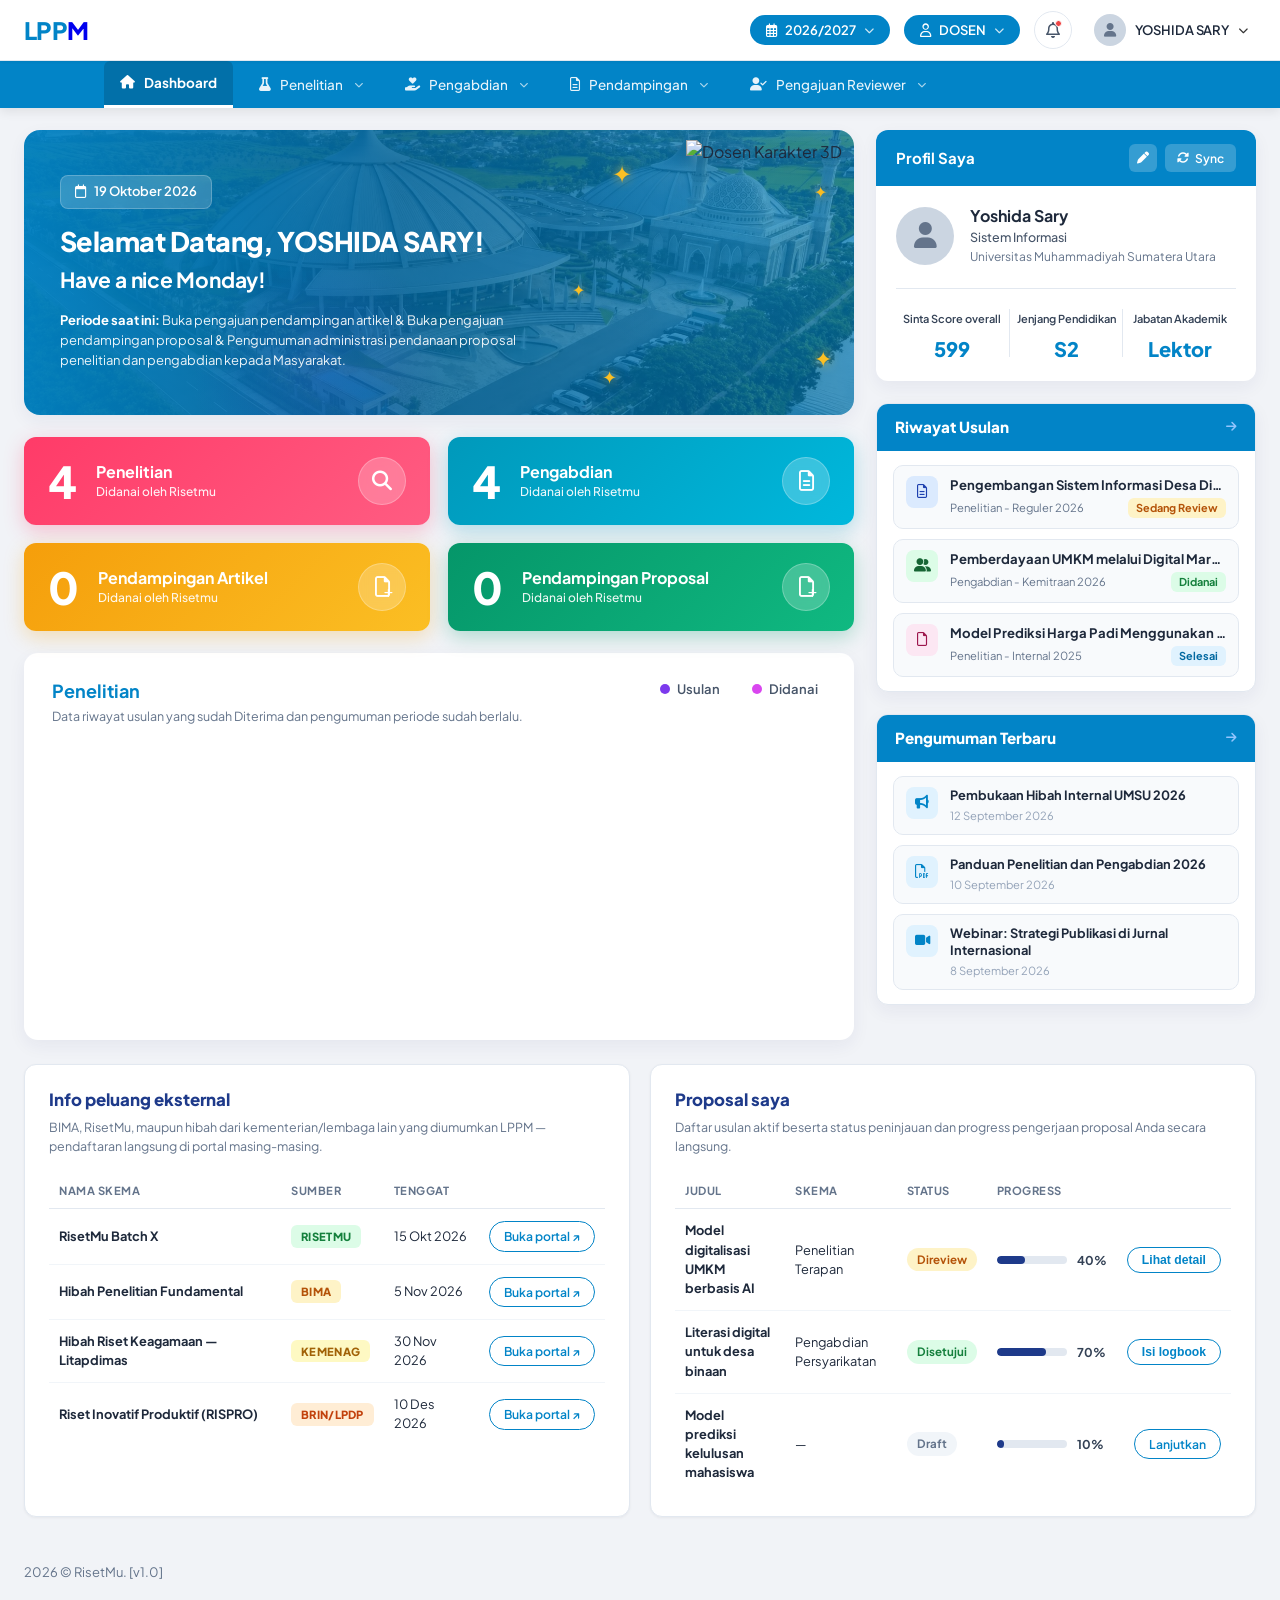
==== index.html @ 41106b7c "fix: samakan halaman penelitian dengan contoh/penelitian.html (2 kolom) dan geser avatar hero ke pin" ====
<!DOCTYPE html>
<html lang="id">

<head>
  <meta charset="UTF-8">
  <meta name="viewport" content="width=device-width, initial-scale=1.0">
  <title>Dashboard - RisetMu | Sistem Informasi Penelitian & Pengabdian</title>
  <meta name="description"
    content="Dashboard Sistem Informasi Penelitian dan Pengabdian RisetMu Universitas Muhammadiyah">

  <!-- Google Fonts: Plus Jakarta Sans & Inter -->
  <link rel="preconnect" href="https://fonts.googleapis.com">
  <link rel="preconnect" href="https://fonts.gstatic.com" crossorigin>
  <link
    href="https://fonts.googleapis.com/css2?family=Plus+Jakarta+Sans:wght@400;500;600;700;800&family=Inter:wght@400;500;600;700&display=swap"
    rel="stylesheet">

  <!-- Font Awesome 6 Icons -->
  <link rel="stylesheet" href="https://cdnjs.cloudflare.com/ajax/libs/font-awesome/6.5.1/css/all.min.css">

  <!-- Chart.js -->
  <script src="https://cdn.jsdelivr.net/npm/chart.js@4.4.1/dist/chart.umd.min.js"></script>

  <!-- Custom Styles -->
  <link rel="stylesheet" href="css/style.css?v=7">
</head>

<body>

  <!-- TOP HEADER / NAVBAR -->
  <header class="top-header">
    <div class="header-container">
      <!-- Logo LPPM -->
      <a href="index.html" class="brand-logo" id="brand-logo" title="LPPM Home">
        <div class="brand-name">
          <span class="logo-riset">L<span class="logo-bulb-i">P</span>P</span><span class="logo-mu">M</span>
        </div>
      </a>

          <!-- Right Action Items -->
          <div class="header-actions">
            <!-- Academic Year Dropdown -->
            <div class="dropdown-wrapper">
              <button class="pill-btn nav-dropdown-btn" id="yearDropdownBtn" aria-expanded="false"
                title="Pilih Periode">
                <i class="fa-regular fa-calendar-days"></i>
                <span id="selectedYear">2026/2027</span>
                <i class="fa-solid fa-chevron-down arrow-icon"></i>
              </button>
              <div class="dropdown-menu" id="yearDropdownMenu">
                <div class="dropdown-item active" data-year="2026/2027"><i class="fa-solid fa-check"></i> 2026/2027
                  (Aktif)
                </div>
                <div class="dropdown-item" data-year="2025/2026">2025/2026</div>
                <div class="dropdown-item" data-year="2024/2025">2024/2025</div>
                <div class="dropdown-item" data-year="2023/2024">2023/2024</div>
              </div>
            </div>

            <!-- Role Dropdown -->
            <div class="dropdown-wrapper">
              <button class="pill-btn nav-dropdown-btn" id="roleDropdownBtn" aria-expanded="false" title="Ganti Peran">
                <i class="fa-regular fa-user"></i>
                <span id="selectedRole">DOSEN</span>
                <i class="fa-solid fa-chevron-down arrow-icon"></i>
              </button>
              <div class="dropdown-menu" id="roleDropdownMenu">
                <div class="dropdown-item active" data-role="DOSEN"><i class="fa-solid fa-check"></i> DOSEN</div>
                <div class="dropdown-item" data-role="REVIEWER">REVIEWER</div>
                <div class="dropdown-item" data-role="PENGUSUL">PENGUSUL</div>
                <div class="dropdown-item" data-role="ADMIN LPPM">ADMIN LPPM</div>
              </div>
            </div>

            <!-- Notification Bell -->
            <div class="dropdown-wrapper">
              <button class="icon-btn notif-btn" id="notifBtn" title="Notifikasi">
                <i class="fa-regular fa-bell"></i>
                <span class="notif-badge-dot"></span>
              </button>
              <div class="dropdown-menu notif-menu" id="notifMenu">
                <div class="notif-header">
                  <span>Pemberitahuan</span>
                  <span class="notif-tag">2 Baru</span>
                </div>
                <div class="notif-list">
                  <div class="notif-item unread">
                    <div class="notif-icon bg-blue"><i class="fa-solid fa-bullhorn"></i></div>
                    <div class="notif-text">
                      <strong>Pengumuman Pendanaan 2026</strong>
                      <p>Administrasi pendanaan proposal penelitian dan PKM telah resmi diumumkan.</p>
                      <small>Hari ini, 08:30 WIB</small>
                    </div>
                  </div>
                  <div class="notif-item unread">
                    <div class="notif-icon bg-green"><i class="fa-solid fa-circle-check"></i></div>
                    <div class="notif-text">
                      <strong>Proposal Diterima</strong>
                      <p>Pengabdian Kemitraan Masyarakat Ranting Aisyiyah telah disetujui.</p>
                      <small>Kemarin, 14:15 WIB</small>
                    </div>
                  </div>
                </div>
              </div>
            </div>

            <!-- User Profile Pill -->
            <div class="dropdown-wrapper">
              <button class="user-profile-btn" id="userProfileBtn" aria-expanded="false">
                <div class="user-avatar-circle">
                  <i class="fa-solid fa-user"></i>
                </div>
                <span class="user-name">YOSHIDA SARY</span>
                <i class="fa-solid fa-chevron-down arrow-icon"></i>
              </button>
              <div class="dropdown-menu user-menu" id="userMenu">
                <div class="user-menu-header">
                  <strong>Yoshida Sary, M.Kom.</strong>
                  <small>NIDN: 0123456789</small>
                </div>
                <div class="dropdown-divider"></div>
                <a href="#profil" class="dropdown-item" onclick="openProfileModal()"><i
                    class="fa-regular fa-id-card"></i>
                  Profil Lengkap</a>
                <a href="#" class="dropdown-item" onclick="showToast('Fitur Pengaturan Akun')"><i
                    class="fa-solid fa-sliders"></i> Pengaturan Akun</a>
                <a href="#" class="dropdown-item" onclick="showToast('Fitur Ganti Sandi')"><i
                    class="fa-solid fa-key"></i>
                  Ganti Password</a>
                <div class="dropdown-divider"></div>
                <a href="#" class="dropdown-item text-danger" onclick="showToast('Sesi tetap aktif')"><i
                    class="fa-solid fa-arrow-right-from-bracket"></i> Keluar</a>
              </div>
            </div>
          </div>
    </div>
  </header>

  <!-- SUB NAVIGATION MENU -->
  <nav class="sub-nav">
    <div class="sub-nav-container">
      <ul class="nav-links">
        <li class="nav-item active">
          <a href="#" class="nav-link" id="navDashboard">
            <i class="fa-solid fa-house"></i>
            <span>Dashboard</span>
          </a>
        </li>
        <li class="nav-item has-dropdown">
          <a href="penelitian.html" class="nav-link">
            <i class="fa-solid fa-flask"></i>
            <span>Penelitian</span>
            <i class="fa-solid fa-chevron-down sub-arrow"></i>
          </a>
          <ul class="sub-dropdown">
            <li><a href="penelitian.html">Usulan Baru</a></li>
            <li><a href="penelitian.html">Riwayat Usulan Penelitian</a></li>
            <li><a href="#" onclick="showToast('Menu Laporan Kemajuan')">Laporan Kemajuan</a></li>
            <li><a href="#" onclick="showToast('Menu Laporan Akhir')">Laporan Akhir</a></li>
          </ul>
        </li>
        <li class="nav-item has-dropdown">
          <a href="#" class="nav-link">
            <i class="fa-solid fa-hand-holding-heart"></i>
            <span>Pengabdian</span>
            <i class="fa-solid fa-chevron-down sub-arrow"></i>
          </a>
          <ul class="sub-dropdown">
            <li><a href="#" onclick="showToast('Menu Usulan Baru Pengabdian')">Usulan Baru Pengabdian</a></li>
            <li><a href="#" onclick="showToast('Menu Riwayat Pengabdian')">Riwayat Usulan Pengabdian</a></li>
            <li><a href="#" onclick="showToast('Menu Laporan Kemajuan')">Laporan Kemajuan</a></li>
            <li><a href="#" onclick="showToast('Menu Laporan Akhir')">Laporan Akhir</a></li>
          </ul>
        </li>
        <li class="nav-item has-dropdown">
          <a href="#" class="nav-link">
            <i class="fa-regular fa-file-lines"></i>
            <span>Pendampingan</span>
            <i class="fa-solid fa-chevron-down sub-arrow"></i>
          </a>
          <ul class="sub-dropdown">
            <li><a href="#" onclick="showToast('Menu Pendampingan Artikel Ilmiah')">Pendampingan Artikel</a></li>
            <li><a href="#" onclick="showToast('Menu Pendampingan Proposal Hibah')">Pendampingan Proposal</a></li>
          </ul>
        </li>
        <li class="nav-item has-dropdown">
          <a href="#" class="nav-link">
            <i class="fa-solid fa-user-check"></i>
            <span>Pengajuan Reviewer</span>
            <i class="fa-solid fa-chevron-down sub-arrow"></i>
          </a>
          <ul class="sub-dropdown">
            <li><a href="#" onclick="showToast('Pendaftaran Reviewer Nasional')">Formulir Pengajuan Reviewer</a></li>
            <li><a href="#" onclick="showToast('Status Pengajuan Reviewer')">Status Seleksi Reviewer</a></li>
          </ul>
        </li>
      </ul>
    </div>
  </nav>

  <!-- MAIN DASHBOARD CONTENT -->
  <main class="main-wrapper">
    <div class="dashboard-grid">

      <!-- LEFT COLUMN -->
      <section class="left-column">

        <!-- HERO BANNER CARD -->
        <div class="hero-card">
          <!-- Ambient Glow Background Decoration -->
          <div class="banner-glow-circle circle-1"></div>
          <div class="banner-glow-circle circle-2"></div>

          <div class="hero-content">
            <!-- Date Pill -->
            <div class="date-badge" id="currentDateBadge">
              <i class="fa-regular fa-calendar"></i>
              <span>19 Oktober 2026</span>
            </div>

            <!-- Greeting Headlines -->
            <h1 class="hero-title">Selamat Datang, YOSHIDA SARY!</h1>
            <h2 class="hero-subtitle">Have a nice Monday!</h2>
            <!-- Announcement Period Text -->
            <div class="hero-period-box">
              <p>
                <strong class="period-highlight">Periode saat ini:</strong>
                Buka pengajuan pendampingan artikel &amp; Buka pengajuan pendampingan proposal &amp; Pengumuman
                administrasi pendanaan proposal penelitian dan pengabdian kepada Masyarakat.
              </p>
            </div>
          </div>

          <!-- Hero Character & Sparkles Area -->
          <div class="hero-avatar-area">
            <!-- Floating Sparkle Stars -->
            <div class="sparkle-star star-1">✦</div>
            <div class="sparkle-star star-2">✦</div>
            <div class="sparkle-star star-3">✦</div>
            <div class="sparkle-star star-4">✦</div>
            <div class="sparkle-star star-5">✦</div>

            <div class="avatar-image-wrapper">
              <img src="assets/hero_avatar.png?v=3" alt="Dosen Karakter 3D" class="hero-3d-character"
                id="heroCharacterImg">
            </div>
          </div>
        </div>

        <!-- 4 STATS SUMMARY CARDS -->
        <div class="stats-grid">

          <!-- Card 1: Penelitian (Coral/Pink) -->
          <div class="stat-card stat-card-coral" onclick="filterChart('penelitian')"
            title="Klik untuk fokus data Penelitian">
            <div class="stat-content">
              <div class="stat-number">4</div>
              <div class="stat-text-group">
                <h3 class="stat-title">Penelitian</h3>
                <p class="stat-desc">Didanai oleh Risetmu</p>
              </div>
            </div>
            <div class="stat-icon-wrapper">
              <div class="stat-icon-circle">
                <i class="fa-solid fa-magnifying-glass"></i>
              </div>
            </div>
          </div>

          <!-- Card 2: Pengabdian (Cyan/Teal) -->
          <div class="stat-card stat-card-cyan" onclick="filterChart('pengabdian')"
            title="Klik untuk fokus data Pengabdian">
            <div class="stat-content">
              <div class="stat-number">4</div>
              <div class="stat-text-group">
                <h3 class="stat-title">Pengabdian</h3>
                <p class="stat-desc">Didanai oleh Risetmu</p>
              </div>
            </div>
            <div class="stat-icon-wrapper">
              <div class="stat-icon-circle">
                <i class="fa-regular fa-file-lines"></i>
              </div>
            </div>
          </div>

          <!-- Card 3: Pendampingan Artikel (Gold/Amber) -->
          <div class="stat-card stat-card-gold" onclick="filterChart('artikel')"
            title="Klik untuk fokus Pendampingan Artikel">
            <div class="stat-content">
              <div class="stat-number">0</div>
              <div class="stat-text-group">
                <h3 class="stat-title">Pendampingan Artikel</h3>
                <p class="stat-desc">Didanai oleh Risetmu</p>
              </div>
            </div>
            <div class="stat-icon-wrapper">
              <div class="stat-icon-circle">
                <i class="fa-regular fa-file"></i>
                <i class="fa-solid fa-plus stat-mini-badge"></i>
              </div>
            </div>
          </div>

          <!-- Card 4: Pendampingan Proposal (Green/Emerald) -->
          <div class="stat-card stat-card-green" onclick="filterChart('proposal')"
            title="Klik untuk fokus Pendampingan Proposal">
            <div class="stat-content">
              <div class="stat-number">0</div>
              <div class="stat-text-group">
                <h3 class="stat-title">Pendampingan Proposal</h3>
                <p class="stat-desc">Didanai oleh Risetmu</p>
              </div>
            </div>
            <div class="stat-icon-wrapper">
              <div class="stat-icon-circle">
                <i class="fa-regular fa-file"></i>
                <i class="fa-solid fa-plus stat-mini-badge"></i>
              </div>
            </div>
          </div>

        </div>

        <!-- PENELITIAN CHART CARD -->
        <div class="chart-card">
          <div class="chart-header">
            <div class="chart-title-group">
              <h2 class="chart-title">Penelitian</h2>
              <p class="chart-subtitle">Data riwayat usulan yang sudah Diterima dan pengumuman periode sudah berlalu.
              </p>
            </div>
            <div class="chart-legend-custom">
              <button class="legend-pill" id="toggleUsulan" onclick="toggleDataset(0)">
                <span class="legend-dot dot-purple"></span>
                <span>Usulan</span>
              </button>
              <button class="legend-pill" id="toggleDidanai" onclick="toggleDataset(1)">
                <span class="legend-dot dot-pink"></span>
                <span>Didanai</span>
              </button>
            </div>
          </div>

          <div class="chart-canvas-container">
            <canvas id="penelitianChart"></canvas>
          </div>
        </div>

      </section>

      <!-- RIGHT COLUMN -->
      <aside class="right-column">

        <!-- PROFIL SAYA CARD -->
        <div class="profile-card">
          <div class="panel-header">
            <h3 class="panel-title">Profil Saya</h3>
            <div class="panel-actions">
              <button class="panel-btn-icon" id="editProfileBtn" onclick="openProfileModal()" title="Edit Profil">
                <i class="fa-solid fa-pen"></i>
              </button>
              <button class="panel-btn-pill" id="syncBtn" onclick="syncData()"
                title="Sinkronkan dengan Sinta / PDDikti">
                <i class="fa-solid fa-rotate sync-icon"></i>
                <span>Sync</span>
              </button>
            </div>
          </div>

          <div class="panel-body profile-body">
            <!-- User Info Top Row -->
            <div class="profile-meta">
              <div class="profile-avatar-large">
                <i class="fa-solid fa-user"></i>
              </div>
              <div class="profile-text">
                <h4 class="lecturer-name">Yoshida Sary</h4>
                <p class="lecturer-dept">Sistem Informasi</p>
                <p class="lecturer-univ">Universitas Muhammadiyah Sumatera Utara</p>
              </div>
            </div>

            <!-- 3 Stat Metrics Columns -->
            <div class="profile-metrics-row">
              <div class="metric-col">
                <span class="metric-label">Sinta Score overall</span>
                <span class="metric-value" id="sintaScore">599</span>
              </div>
              <div class="metric-divider"></div>
              <div class="metric-col">
                <span class="metric-label">Jenjang Pendidikan</span>
                <span class="metric-value">S2</span>
              </div>
              <div class="metric-divider"></div>
              <div class="metric-col">
                <span class="metric-label">Jabatan Akademik</span>
                <span class="metric-value">Lektor</span>
              </div>
            </div>
          </div>
        </div>

        <!-- RIWAYAT USULAN (SESUAI FOLDER ARYA) -->
        <div class="sidebar-panel-card">
          <div class="panel-navy-header">
            <h3>Riwayat Usulan</h3>
            <a href="penelitian.html" class="panel-header-link" title="Buka seluruh daftar penelitian">
              <i class="fa-solid fa-arrow-right"></i>
            </a>
          </div>

          <div class="history-cards-list">
            <!-- Item 1 -->
            <div class="history-item-row" onclick="window.location.href='penelitian.html'">
              <div class="item-badge-icon blue">
                <i class="fa-regular fa-file-lines"></i>
              </div>
              <div class="history-item-body">
                <h5 class="history-item-title" title="Pengembangan Sistem Informasi Desa Digital">Pengembangan Sistem Informasi Desa Digital</h5>
                <div class="history-item-meta">
                  <span class="history-item-scheme">Penelitian - Reguler 2026</span>
                  <span class="badge-status-pill review">Sedang Review</span>
                </div>
              </div>
            </div>

            <!-- Item 2 -->
            <div class="history-item-row" onclick="openProposalDetailModal(1)">
              <div class="item-badge-icon green">
                <i class="fa-solid fa-user-group"></i>
              </div>
              <div class="history-item-body">
                <h5 class="history-item-title" title="Pemberdayaan UMKM melalui Digital Marketing">Pemberdayaan UMKM melalui Digital Marketing</h5>
                <div class="history-item-meta">
                  <span class="history-item-scheme">Pengabdian - Kemitraan 2026</span>
                  <span class="badge-status-pill funded">Didanai</span>
                </div>
              </div>
            </div>

            <!-- Item 3 -->
            <div class="history-item-row" onclick="showToast('Detail Penelitian Model Prediksi Harga Padi')">
              <div class="item-badge-icon pink">
                <i class="fa-regular fa-file"></i>
              </div>
              <div class="history-item-body">
                <h5 class="history-item-title" title="Model Prediksi Harga Padi Menggunakan ML">Model Prediksi Harga Padi Menggunakan ML</h5>
                <div class="history-item-meta">
                  <span class="history-item-scheme">Penelitian - Internal 2025</span>
                  <span class="badge-status-pill done">Selesai</span>
                </div>
              </div>
            </div>
          </div>
        </div>

        <!-- PENGUMUMAN TERBARU (SESUAI FOLDER ARYA) -->
        <div class="sidebar-panel-card">
          <div class="panel-navy-header">
            <h3>Pengumuman Terbaru</h3>
            <a href="javascript:void(0)" class="panel-header-link" onclick="showToast('Membuka seluruh arsip pengumuman')">
              <i class="fa-solid fa-arrow-right"></i>
            </a>
          </div>

          <div class="announcement-list">
            <!-- News 1 -->
            <div class="announcement-item" onclick="showToast('Pengumuman: Pembukaan Hibah Internal UMSU 2026')">
              <div class="announcement-icon"><i class="fa-solid fa-bullhorn"></i></div>
              <div>
                <h5 class="announcement-title">Pembukaan Hibah Internal UMSU 2026</h5>
                <p class="announcement-date">12 September 2026</p>
              </div>
            </div>

            <!-- News 2 -->
            <div class="announcement-item" onclick="showToast('Unduh Panduan Penelitian dan Pengabdian 2026')">
              <div class="announcement-icon"><i class="fa-regular fa-file-pdf"></i></div>
              <div>
                <h5 class="announcement-title">Panduan Penelitian dan Pengabdian 2026</h5>
                <p class="announcement-date">10 September 2026</p>
              </div>
            </div>

            <!-- News 3 -->
            <div class="announcement-item" onclick="showToast('Link Pendaftaran Webinar Strategi Publikasi Internasional')">
              <div class="announcement-icon"><i class="fa-solid fa-video"></i></div>
              <div>
                <h5 class="announcement-title">Webinar: Strategi Publikasi di Jurnal Internasional</h5>
                <p class="announcement-date">8 September 2026</p>
              </div>
            </div>
          </div>
        </div>

      </aside>

    </div>

    <!-- SECTION: INFO PELUANG EKSTERNAL & PROPOSAL SAYA (BERDAMPINGAN 2 KOLOM) -->
    <section class="dashboard-bottom-section">

      <!-- CARD 1: INFO PELUANG EKSTERNAL -->
      <div class="bottom-card">
        <h3 class="bottom-card-title">Info peluang eksternal</h3>
        <p class="bottom-card-desc">
          BIMA, RisetMu, maupun hibah dari kementerian/lembaga lain yang diumumkan LPPM &mdash; pendaftaran langsung di
          portal masing-masing.
        </p>
        <div class="bottom-table-wrapper">
          <table class="bottom-table">
            <thead>
              <tr>
                <th>NAMA SKEMA</th>
                <th>SUMBER</th>
                <th>TENGGAT</th>
                <th style="text-align: right;"></th>
              </tr>
            </thead>
            <tbody>
              <tr>
                <td><strong>RisetMu Batch X</strong></td>
                <td><span class="source-tag tag-risetmu">RISETMU</span></td>
                <td>15 Okt 2026</td>
                <td style="text-align: right;">
                  <a href="https://risetmu.or.id" target="_blank" rel="noopener noreferrer" class="btn-pill-action">
                    Buka portal &nearr;
                  </a>
                </td>
              </tr>
              <tr>
                <td><strong>Hibah Penelitian Fundamental</strong></td>
                <td><span class="source-tag tag-bima">BIMA</span></td>
                <td>5 Nov 2026</td>
                <td style="text-align: right;">
                  <a href="https://bima.kemdikbud.go.id" target="_blank" rel="noopener noreferrer"
                    class="btn-pill-action">
                    Buka portal &nearr;
                  </a>
                </td>
              </tr>
              <tr>
                <td><strong>Hibah Riset Keagamaan &mdash; Litapdimas</strong></td>
                <td><span class="source-tag tag-kemenag">KEMENAG</span></td>
                <td>30 Nov 2026</td>
                <td style="text-align: right;">
                  <a href="https://litapdimas.kemenag.go.id" target="_blank" rel="noopener noreferrer"
                    class="btn-pill-action">
                    Buka portal &nearr;
                  </a>
                </td>
              </tr>
              <tr>
                <td><strong>Riset Inovatif Produktif (RISPRO)</strong></td>
                <td><span class="source-tag tag-brin">BRIN/LPDP</span></td>
                <td>10 Des 2026</td>
                <td style="text-align: right;">
                  <a href="https://pendanaan-risnov.brin.go.id" target="_blank" rel="noopener noreferrer"
                    class="btn-pill-action">
                    Buka portal &nearr;
                  </a>
                </td>
              </tr>
            </tbody>
          </table>
        </div>
      </div>

      <!-- CARD 2: PROPOSAL SAYA -->
      <div class="bottom-card">
        <h3 class="bottom-card-title">Proposal saya</h3>
        <p class="bottom-card-desc">
          Daftar usulan aktif beserta status peninjauan dan progress pengerjaan proposal Anda secara langsung.
        </p>
        <div class="bottom-table-wrapper">
          <table class="bottom-table">
            <thead>
              <tr>
                <th>JUDUL</th>
                <th>SKEMA</th>
                <th>STATUS</th>
                <th>PROGRESS</th>
                <th style="text-align: right;"></th>
              </tr>
            </thead>
            <tbody>
              <tr>
                <td><strong>Model digitalisasi UMKM berbasis AI</strong></td>
                <td>Penelitian Terapan</td>
                <td><span class="status-badge-pill status-badge-review">Direview</span></td>
                <td>
                  <div class="progress-cell">
                    <div class="progress-track">
                      <div class="progress-fill" style="width: 40%;"></div>
                    </div>
                    <span class="progress-text">40%</span>
                  </div>
                </td>
                <td style="text-align: right;">
                  <button type="button" class="btn-pill-action" onclick="openProposalDetailModal(101)">Lihat
                    detail</button>
                </td>
              </tr>
              <tr>
                <td><strong>Literasi digital untuk desa binaan</strong></td>
                <td>Pengabdian Persyarikatan</td>
                <td><span class="status-badge-pill status-badge-approved">Disetujui</span></td>
                <td>
                  <div class="progress-cell">
                    <div class="progress-track">
                      <div class="progress-fill" style="width: 70%;"></div>
                    </div>
                    <span class="progress-text">70%</span>
                  </div>
                </td>
                <td style="text-align: right;">
                  <button type="button" class="btn-pill-action"
                    onclick="showToast('Membuka form pengisian logbook kegiatan...')">Isi logbook</button>
                </td>
              </tr>
              <tr>
                <td><strong>Model prediksi kelulusan mahasiswa</strong></td>
                <td>&mdash;</td>
                <td><span class="status-badge-pill status-badge-draft">Draft</span></td>
                <td>
                  <div class="progress-cell">
                    <div class="progress-track">
                      <div class="progress-fill" style="width: 10%;"></div>
                    </div>
                    <span class="progress-text">10%</span>
                  </div>
                </td>
                <td style="text-align: right;">
                  <a href="usulan-baru.html" class="btn-pill-action">Lanjutkan</a>
                </td>
              </tr>
            </tbody>
          </table>
        </div>
      </div>

    </section>

  </main>

  <!-- FOOTER -->
  <footer class="main-footer">
    <div class="footer-container">
      <p>2026 &copy; RisetMu. [v1.0]</p>
    </div>
  </footer>

  <!-- PROPOSAL DETAIL MODAL -->
  <div class="modal-overlay" id="proposalModal" onclick="handleBackdropClick(event, 'proposalModal')">
    <div class="modal-box">
      <div class="modal-header">
        <div class="modal-header-title">
          <i class="fa-solid fa-file-circle-check"></i>
          <h3 id="modalProposalTitle">Detail Usulan Pengabdian Masyarakat</h3>
        </div>
        <button class="modal-close-btn" onclick="closeModal('proposalModal')">&times;</button>
      </div>
      <div class="modal-body" id="modalProposalBody">
        <!-- Dynamic proposal content inserted via JS -->
      </div>
      <div class="modal-footer">
        <button class="btn btn-secondary" onclick="closeModal('proposalModal')">Tutup</button>
        <button class="btn btn-primary" onclick="showToast('Mengunduh lembar pengesahan & proposal PDF...')">
          <i class="fa-solid fa-download"></i> Unduh Berkas Usulan
        </button>
      </div>
    </div>
  </div>

  <!-- PROFILE EDIT MODAL -->
  <div class="modal-overlay" id="profileModal" onclick="handleBackdropClick(event, 'profileModal')">
    <div class="modal-box">
      <div class="modal-header">
        <div class="modal-header-title">
          <i class="fa-solid fa-user-pen"></i>
          <h3>Data Profil Dosen</h3>
        </div>
        <button class="modal-close-btn" onclick="closeModal('profileModal')">&times;</button>
      </div>
      <div class="modal-body">
        <form id="profileEditForm" onsubmit="saveProfile(event)">
          <div class="form-group">
            <label>Nama Lengkap &amp; Gelar</label>
            <input type="text" class="form-input" id="editName" value="Yoshida Sary, M.Kom." required>
          </div>
          <div class="form-row">
            <div class="form-group">
              <label>Program Studi</label>
              <input type="text" class="form-input" id="editDept" value="Sistem Informasi" required>
            </div>
            <div class="form-group">
              <label>Perguruan Tinggi</label>
              <input type="text" class="form-input" id="editUniv" value="Universitas Muhammadiyah Sumatera Utara"
                required>
            </div>
          </div>
          <div class="form-row">
            <div class="form-group">
              <label>SINTA ID</label>
              <input type="text" class="form-input" value="6018245">
            </div>
            <div class="form-group">
              <label>SINTA Score Overall</label>
              <input type="number" class="form-input" id="editSinta" value="599">
            </div>
          </div>
          <div class="form-row">
            <div class="form-group">
              <label>Jenjang Pendidikan</label>
              <select class="form-input">
                <option value="S2" selected>S2 (Magister)</option>
                <option value="S3">S3 (Doktor)</option>
              </select>
            </div>
            <div class="form-group">
              <label>Jabatan Akademik (Fungsional)</label>
              <select class="form-input">
                <option value="Lektor" selected>Lektor</option>
                <option value="Lektor Kepala">Lektor Kepala</option>
                <option value="Guru Besar">Guru Besar (Profesor)</option>
                <option value="Asisten Ahli">Asisten Ahli</option>
              </select>
            </div>
          </div>
          <div class="modal-actions-right">
            <button type="button" class="btn btn-secondary" onclick="closeModal('profileModal')">Batal</button>
            <button type="submit" class="btn btn-primary"><i class="fa-solid fa-floppy-disk"></i> Simpan
              Perubahan</button>
          </div>
        </form>
      </div>
    </div>
  </div>

  <!-- USULAN PENELITIAN BARU MODAL (Modul Arya) -->
  <div class="modal-overlay" id="usulanPenelitianModal" onclick="handleBackdropClick(event, 'usulanPenelitianModal')">
    <div class="modal-box">
      <div class="modal-header">
        <div class="modal-header-title">
          <i class="fa-solid fa-flask" style="color: #ff3b68;"></i>
          <h3>Formulir Usulan Baru Penelitian Dosen</h3>
        </div>
        <button class="modal-close-btn" onclick="closeUsulanPenelitianModal()">&times;</button>
      </div>
      <div class="modal-body">
        <form id="formUsulanPenelitian" onsubmit="submitUsulanPenelitian(event)">
          <div class="form-group">
            <label>Judul Penelitian <span style="color: #ef4444;">*</span></label>
            <input type="text" class="form-input" id="usulanJudul"
              placeholder="Contoh: Penerapan Machine Learning untuk..." required>
          </div>
          <div class="form-row">
            <div class="form-group">
              <label>Skema Penelitian</label>
              <select class="form-input" id="usulanSkema">
                <option value="Penelitian Dosen Pemula (PDP)" selected>Penelitian Dosen Pemula (PDP)</option>
                <option value="Penelitian Terapan Unggulan (PTU)">Penelitian Terapan Unggulan (PTU)</option>
                <option value="Penelitian Fundamental RisetMu">Penelitian Fundamental RisetMu</option>
                <option value="Penelitian Kolaborasi Antar Perguruan Tinggi">Kolaborasi Antar PT</option>
              </select>
            </div>
            <div class="form-group">
              <label>Target Luaran</label>
              <select class="form-input" id="usulanLuaran">
                <option value="Jurnal Nasional Terakreditasi (SINTA 1-2)">Jurnal Nasional Sinta 1-2</option>
                <option value="Jurnal Internasional Bereputasi (Scopus/WoS)" selected>Jurnal Internasional Bereputasi
                  (Scopus)</option>
                <option value="Prosiding Internasional Terindeks">Prosiding Internasional</option>
                <option value="Hak Kekayaan Intelektual (Paten/Hak Cipta)">Paten / Hak Cipta</option>
              </select>
            </div>
          </div>
          <div class="form-row">
            <div class="form-group">
              <label>Usulan Dana (Rp) <span style="color: #ef4444;">*</span></label>
              <input type="number" class="form-input" id="usulanDana" value="25000000" min="5000000" step="500000"
                required>
            </div>
            <div class="form-group">
              <label>Tahun Anggaran</label>
              <input type="text" class="form-input" value="2026/2027" readonly style="background-color: #f8fafc;">
            </div>
          </div>
          <div class="form-group">
            <label>Anggota Peneliti (Dosen / Mahasiswa)</label>
            <textarea class="form-input" id="usulanAnggota" rows="2"
              placeholder="1. Nama Anggota 1 (NIDN)&#10;2. Nama Mahasiswa (NIM)"></textarea>
          </div>
          <div class="form-group">
            <label>Mitra Sasaran / Lokasi Penelitian</label>
            <input type="text" class="form-input" id="usulanMitra"
              placeholder="Contoh: UMKM Kota Medan / Lab Komputasi">
          </div>
          <div class="modal-actions-right">
            <button type="button" class="btn btn-secondary" onclick="closeUsulanPenelitianModal()">Batal</button>
            <button type="submit" class="btn btn-primary" style="background-color: #ff3b68; border-color: #ff3b68;">
              <i class="fa-solid fa-paper-plane"></i> Ajukan Proposal
            </button>
          </div>
        </form>
      </div>
    </div>
  </div>

  <!-- TOAST NOTIFICATION CONTAINER -->
  <div class="toast-container" id="toastContainer"></div>

  <!-- App Scripts -->
  <script src="js/app.js"></script>
  <script src="js/penelitian.js"></script>
</body>

</html>
---- css/style.css ----
/* ==========================================================================
   RisetMu Dashboard - Official Design System
   ========================================================================== */

:root {
  --font-main: 'Plus Jakarta Sans', 'Inter', -apple-system, BlinkMacSystemFont, sans-serif;

  /* Primary Theme Palette */
  --primary-navy: #0284c7;
  --primary-navy-dark: #0369a1;
  --primary-navy-light: #38bdf8;
  --accent-blue: #0284c7;
  --accent-cyan: #0ea5e9;

  /* Stat Card Colors */
  --card-coral: #ff3b68;
  --card-coral-end: #ff5c82;
  --card-cyan: #0099bb;
  --card-cyan-end: #00b8dc;
  --card-gold: #f59e0b;
  --card-gold-end: #fbbf24;
  --card-green: #059669;
  --card-green-end: #10b981;

  /* Chart Colors */
  --chart-purple: #7c3aed;
  --chart-pink: #d946ef;

  /* Neutral Palette */
  --bg-page: #f1f3f7;
  --bg-white: #ffffff;
  --border-light: #e2e8f0;
  --border-subtle: #f1f5f9;
  --text-main: #1e293b;
  --text-muted: #64748b;
  --text-light: #94a3b8;
  --text-blue: #1d4ed8;

  /* Elevation Shadows */
  --shadow-sm: 0 1px 3px rgba(0, 0, 0, 0.05);
  --shadow-md: 0 4px 12px rgba(0, 0, 0, 0.04);
  --shadow-lg: 0 10px 25px rgba(0, 0, 0, 0.06);
  --shadow-card: 0 6px 18px rgba(30, 41, 95, 0.06);

  /* Transitions */
  --transition-fast: 0.15s ease;
  --transition-normal: 0.25s ease;
}

/* CSS Reset & Defaults */
*,
*::before,
*::after {
  box-sizing: border-box;
  margin: 0;
  padding: 0;
}

body {
  font-family: var(--font-main);
  background-color: var(--bg-page);
  color: var(--text-main);
  line-height: 1.5;
  min-height: 100vh;
  display: flex;
  flex-direction: column;
  -webkit-font-smoothing: antialiased;
}

/* --------------------------------------------------------------------------
   TOP HEADER
   -------------------------------------------------------------------------- */
.top-header {
  background-color: var(--bg-white);
  border-bottom: 1px solid var(--border-light);
  position: sticky;
  top: 0;
  z-index: 1100;
  box-shadow: var(--shadow-sm);
}

.header-container {
  max-width: 1400px;
  margin: 0 auto;
  padding: 10px 24px;
  display: flex;
  align-items: center;
  justify-content: space-between;
}

/* Brand Logo */
.brand-logo {
  display: flex;
  align-items: center;
  gap: 8px;
  text-decoration: none;
  cursor: pointer;
}

.brand-name {
  font-size: 24px;
  font-weight: 800;
  letter-spacing: -0.03em;
  line-height: 1;
}

.logo-riset {
  color: #0284c7;
  position: relative;
}

.logo-bulb-i {
  color: #0284c7;
  position: relative;
}

/* Header Actions */
.header-actions {
  display: flex;
  align-items: center;
  gap: 14px;
}

.dropdown-wrapper {
  position: relative;
}

.pill-btn {
  background-color: var(--primary-navy);
  color: #ffffff;
  border: none;
  border-radius: 20px;
  padding: 7px 16px;
  font-size: 13px;
  font-weight: 600;
  font-family: var(--font-main);
  display: inline-flex;
  align-items: center;
  gap: 8px;
  cursor: pointer;
  transition: background-color var(--transition-fast), transform var(--transition-fast);
}

.pill-btn:hover {
  background-color: var(--primary-navy-light);
}

.arrow-icon {
  font-size: 10px;
  opacity: 0.8;
  transition: transform var(--transition-fast);
}

.pill-btn[aria-expanded="true"] .arrow-icon,
.user-profile-btn[aria-expanded="true"] .arrow-icon {
  transform: rotate(180deg);
}

/* Notification Button */
.icon-btn.notif-btn {
  width: 38px;
  height: 38px;
  border-radius: 50%;
  background: transparent;
  border: 1px solid var(--border-light);
  color: #475569;
  font-size: 16px;
  display: flex;
  align-items: center;
  justify-content: center;
  position: relative;
  cursor: pointer;
  transition: all var(--transition-fast);
}

.icon-btn.notif-btn:hover {
  background: #f8fafc;
  color: var(--primary-navy);
  border-color: #cbd5e1;
}

.notif-badge-dot {
  position: absolute;
  top: 8px;
  right: 9px;
  width: 7px;
  height: 7px;
  border-radius: 50%;
  background-color: #ef4444;
  border: 1.5px solid #ffffff;
}

/* User Profile Header Button */
.user-profile-btn {
  background: transparent;
  border: none;
  display: flex;
  align-items: center;
  gap: 9px;
  cursor: pointer;
  padding: 4px 8px;
  border-radius: 20px;
  transition: background var(--transition-fast);
  font-family: var(--font-main);
}

.user-profile-btn:hover {
  background: #f1f5f9;
}

.user-avatar-circle {
  width: 32px;
  height: 32px;
  border-radius: 50%;
  background-color: #cbd5e1;
  color: #64748b;
  display: flex;
  align-items: center;
  justify-content: center;
  font-size: 14px;
}

.user-name {
  font-size: 13px;
  font-weight: 600;
  color: var(--text-main);
  letter-spacing: -0.01em;
}

/* Generic Dropdown Menu Styling */
.dropdown-menu {
  position: absolute;
  top: calc(100% + 8px);
  right: 0;
  background: #ffffff;
  border: 1px solid var(--border-light);
  border-radius: 12px;
  box-shadow: var(--shadow-lg);
  min-width: 180px;
  padding: 6px;
  display: none;
  z-index: 1000;
  animation: fadeInDown 0.18s ease-out;
}

.dropdown-menu.show {
  display: block;
}

@keyframes fadeInDown {
  from {
    opacity: 0;
    transform: translateY(-8px);
  }

  to {
    opacity: 1;
    transform: translateY(0);
  }
}

.dropdown-item {
  padding: 8px 14px;
  font-size: 13px;
  color: #334155;
  border-radius: 8px;
  display: flex;
  align-items: center;
  gap: 10px;
  cursor: pointer;
  text-decoration: none;
  transition: background var(--transition-fast), color var(--transition-fast);
}

.dropdown-item:hover {
  background: #f1f5f9;
  color: var(--primary-navy);
}

.dropdown-item.active {
  background: #eff6ff;
  color: var(--accent-blue);
  font-weight: 600;
}

.dropdown-divider {
  height: 1px;
  background-color: var(--border-light);
  margin: 4px 0;
}

.text-danger {
  color: #dc2626 !important;
}

.text-danger:hover {
  background: #fef2f2 !important;
}

/* Notification Menu specific */
.notif-menu {
  width: 320px;
  padding: 0;
  overflow: hidden;
}

.notif-header {
  padding: 12px 16px;
  background: #f8fafc;
  border-bottom: 1px solid var(--border-light);
  display: flex;
  justify-content: space-between;
  align-items: center;
  font-size: 13px;
  font-weight: 700;
  color: var(--text-main);
}

.notif-tag {
  background: #fee2e2;
  color: #dc2626;
  font-size: 11px;
  font-weight: 600;
  padding: 2px 8px;
  border-radius: 12px;
}

.notif-list {
  max-height: 280px;
  overflow-y: auto;
}

.notif-item {
  display: flex;
  gap: 12px;
  padding: 12px 16px;
  border-bottom: 1px solid #f1f5f9;
  cursor: pointer;
  transition: background var(--transition-fast);
}

.notif-item:hover {
  background: #f8fafc;
}

.notif-item.unread {
  background: #f0f7ff;
}

.notif-icon {
  width: 32px;
  height: 32px;
  border-radius: 50%;
  display: flex;
  align-items: center;
  justify-content: center;
  font-size: 14px;
  flex-shrink: 0;
}

.bg-blue {
  background: #dbeafe;
  color: #2563eb;
}

.bg-green {
  background: #dcfce7;
  color: #16a34a;
}

.notif-text strong {
  display: block;
  font-size: 12.5px;
  color: #1e293b;
  margin-bottom: 2px;
}

.notif-text p {
  font-size: 12px;
  color: #64748b;
  margin-bottom: 4px;
  line-height: 1.35;
}

.notif-text small {
  font-size: 11px;
  color: #94a3b8;
}

.user-menu-header {
  padding: 10px 14px 8px;
}

.user-menu-header strong {
  display: block;
  font-size: 13px;
  color: #0f172a;
}

.user-menu-header small {
  font-size: 11.5px;
  color: #64748b;
}

/* --------------------------------------------------------------------------
   SUB NAVIGATION
   -------------------------------------------------------------------------- */
.sub-nav {
  background-color: var(--primary-navy);
  color: #ffffff;
  box-shadow: 0 4px 10px rgba(0, 0, 0, 0.08);
  position: relative;
  z-index: 1000;
  /* Pastikan selalu berada di atas hero-card dan elemen konten */
}

.sub-nav-container {
  max-width: 1400px;
  margin: 0 auto;
  padding: 0 24px;
  position: relative;
}

.nav-item {
  position: relative;
}

.nav-links {
  list-style: none;
  display: flex;
  align-items: center;
  gap: 10px;
  margin-left: 80px;
  overflow: visible;
}

.nav-link {
  display: flex;
  align-items: center;
  gap: 9px;
  padding: 12px 16px;
  color: rgba(255, 255, 255, 0.9);
  text-decoration: none;
  font-size: 13.5px;
  font-weight: 500;
  white-space: nowrap;
  border-radius: 6px 6px 0 0;
  transition: all var(--transition-fast);
}

.nav-link:hover {
  color: #ffffff;
  background-color: rgba(255, 255, 255, 0.08);
}

.nav-item.active .nav-link {
  color: #ffffff;
  font-weight: 700;
  background-color: rgba(0, 0, 0, 0.15);
  border-bottom: 3px solid #ffffff;
}

.sub-arrow {
  font-size: 9px;
  opacity: 0.75;
  margin-left: 2px;
  transition: transform 0.2s ease;
}

.nav-item.has-dropdown:hover .sub-arrow,
.nav-item.has-dropdown.show .sub-arrow {
  transform: rotate(180deg);
}

/* Sub-nav Dropdowns */
.sub-dropdown {
  position: absolute;
  top: 100%;
  left: 0;
  background: #ffffff;
  border-radius: 10px;
  box-shadow: 0 14px 30px rgba(0, 0, 0, 0.22), 0 4px 10px rgba(0, 0, 0, 0.08);
  border: 1px solid #e2e8f0;
  min-width: 220px;
  list-style: none;
  padding: 8px 0;
  display: none;
  z-index: 9999;
}

.sub-dropdown li a {
  display: block;
  padding: 10px 18px;
  font-size: 13px;
  color: #334155;
  text-decoration: none;
  font-weight: 500;
  transition: background var(--transition-fast), color var(--transition-fast);
}

.sub-dropdown li a:hover {
  background: #f1f5f9;
  color: var(--primary-navy);
}

.nav-item.has-dropdown:hover .sub-dropdown,
.nav-item.has-dropdown.show .sub-dropdown {
  display: block;
  animation: fadeInDown 0.18s ease-out;
}

/* --------------------------------------------------------------------------
   MAIN DASHBOARD LAYOUT
   -------------------------------------------------------------------------- */
.main-wrapper {
  max-width: 1400px;
  width: 100%;
  margin: 22px auto;
  padding: 0 24px;
  flex: 1;
}

.dashboard-grid {
  display: grid;
  grid-template-columns: minmax(0, 1fr) 380px;
  gap: 22px;
  align-items: start;
}

/* --------------------------------------------------------------------------
   LEFT COLUMN - HERO BANNER
   -------------------------------------------------------------------------- */
.left-column {
  display: flex;
  flex-direction: column;
  gap: 22px;
}

.hero-card {
  background: linear-gradient(90deg, rgba(2, 132, 199, 0.94) 0%, rgba(3, 105, 161, 0.85) 45%, rgba(2, 132, 199, 0.65) 100%),
    url('../assets/hero_bg.webp') center right / cover no-repeat;
  border-radius: 16px;
  padding: 30px 36px;
  display: flex;
  align-items: center;
  justify-content: space-between;
  position: relative;
  overflow: hidden;
  box-shadow: var(--shadow-card);
  min-height: 285px;
}

/* Decorative Glow Rings */
.banner-glow-circle {
  position: absolute;
  border-radius: 50%;
  pointer-events: none;
}

.circle-1 {
  width: 320px;
  height: 320px;
  right: -40px;
  top: -60px;
  background: radial-gradient(circle, rgba(56, 189, 248, 0.15) 0%, transparent 70%);
}

.circle-2 {
  width: 260px;
  height: 260px;
  left: 20%;
  bottom: -90px;
  background: radial-gradient(circle, rgba(124, 58, 237, 0.12) 0%, transparent 70%);
}

.hero-content {
  max-width: 540px;
  position: relative;
  z-index: 2;
}

.date-badge {
  display: inline-flex;
  align-items: center;
  gap: 8px;
  background: rgba(255, 255, 255, 0.18);
  backdrop-filter: blur(8px);
  -webkit-backdrop-filter: blur(8px);
  border: 1px solid rgba(255, 255, 255, 0.22);
  color: #ffffff;
  padding: 6px 14px;
  border-radius: 8px;
  font-size: 13px;
  font-weight: 600;
  margin-bottom: 16px;
}

.hero-title {
  font-size: 27px;
  font-weight: 800;
  color: #ffffff;
  line-height: 1.25;
  margin-bottom: 6px;
  letter-spacing: -0.02em;
}

.hero-subtitle {
  font-size: 21px;
  font-weight: 700;
  color: #ffffff;
  margin-bottom: 14px;
  letter-spacing: -0.01em;
}

.hero-period-box {
  color: rgba(255, 255, 255, 0.92);
  font-size: 13px;
  line-height: 1.55;
  max-width: 510px;
}

.period-highlight {
  color: #ffffff;
  font-weight: 700;
}

/* Hero Avatar Area & Sparkles */
.hero-avatar-area {
  position: absolute;
  right: 12px;
  bottom: 0;
  width: 250px;
  height: 275px;
  display: flex;
  align-items: flex-end;
  justify-content: flex-end;
  z-index: 2;
  pointer-events: none;
}

.avatar-image-wrapper {
  width: 100%;
  height: 100%;
  position: relative;
  display: flex;
  align-items: flex-end;
  justify-content: flex-end;
}

.hero-3d-character {
  width: auto;
  height: 100%;
  max-height: 275px;
  object-fit: contain;
  object-position: bottom right;
  filter: drop-shadow(0 14px 28px rgba(0, 0, 0, 0.45)) drop-shadow(0 4px 10px rgba(0, 0, 0, 0.3));
  transition: transform 0.4s cubic-bezier(0.34, 1.56, 0.64, 1);
  user-select: none;
  display: block;
}

.hero-card:hover .hero-3d-character {
  transform: scale(1.03) translateY(-2px);
}

/* Floating Sparkle Stars */
.sparkle-star {
  position: absolute;
  color: #fbbf24;
  font-size: 20px;
  pointer-events: none;
  filter: drop-shadow(0 0 6px rgba(251, 191, 36, 0.8));
  animation: sparklePulse 3s infinite ease-in-out;
  user-select: none;
}

.star-1 {
  top: 15px;
  left: 20px;
  font-size: 24px;
  animation-delay: 0s;
}

.star-2 {
  top: 40px;
  right: 15px;
  font-size: 16px;
  animation-delay: 0.8s;
}

.star-3 {
  bottom: 25px;
  left: 10px;
  font-size: 18px;
  animation-delay: 1.5s;
}

.star-4 {
  bottom: 40px;
  right: 10px;
  font-size: 22px;
  animation-delay: 2.2s;
}

.star-5 {
  top: 50%;
  left: -20px;
  font-size: 16px;
  animation-delay: 1.1s;
}

@keyframes sparklePulse {
  0%, 100% {
    transform: scale(0.85) rotate(0deg);
    opacity: 0.7;
  }
  50% {
    transform: scale(1.25) rotate(25deg);
    opacity: 1;
  }
}

/* --------------------------------------------------------------------------
   STATS GRID (4 CARDS)
   -------------------------------------------------------------------------- */
.stats-grid {
  display: grid;
  grid-template-columns: repeat(2, 1fr);
  gap: 18px;
}

.stat-card {
  border-radius: 12px;
  padding: 20px 24px;
  color: #ffffff;
  display: flex;
  align-items: center;
  justify-content: space-between;
  cursor: pointer;
  position: relative;
  overflow: hidden;
  transition: transform var(--transition-normal), box-shadow var(--transition-normal);
}

.stat-card:hover {
  transform: translateY(-4px);
}

.stat-content {
  display: flex;
  align-items: center;
  gap: 20px;
}

.stat-number {
  font-size: 44px;
  font-weight: 800;
  line-height: 1;
  letter-spacing: -0.02em;
}

.stat-text-group {
  display: flex;
  flex-direction: column;
}

.stat-title {
  font-size: 16px;
  font-weight: 700;
  line-height: 1.3;
}

.stat-desc {
  font-size: 12px;
  opacity: 0.92;
  font-weight: 500;
}

.stat-icon-wrapper {
  position: relative;
}

.stat-icon-circle {
  width: 48px;
  height: 48px;
  border-radius: 50%;
  background: rgba(255, 255, 255, 0.22);
  display: flex;
  align-items: center;
  justify-content: center;
  font-size: 20px;
  position: relative;
  backdrop-filter: blur(4px);
  -webkit-backdrop-filter: blur(4px);
  border: 1px solid rgba(255, 255, 255, 0.25);
}

.stat-mini-badge {
  position: absolute;
  font-size: 10px;
  bottom: 12px;
  right: 12px;
}

/* Specific Card Themes */
.stat-card-coral {
  background: linear-gradient(135deg, var(--card-coral) 0%, var(--card-coral-end) 100%);
  box-shadow: 0 6px 20px rgba(255, 59, 104, 0.28);
}

.stat-card-coral:hover {
  box-shadow: 0 10px 24px rgba(255, 59, 104, 0.38);
}

.stat-card-cyan {
  background: linear-gradient(135deg, var(--card-cyan) 0%, var(--card-cyan-end) 100%);
  box-shadow: 0 6px 20px rgba(0, 153, 187, 0.28);
}

.stat-card-cyan:hover {
  box-shadow: 0 10px 24px rgba(0, 153, 187, 0.38);
}

.stat-card-gold {
  background: linear-gradient(135deg, var(--card-gold) 0%, var(--card-gold-end) 100%);
  box-shadow: 0 6px 20px rgba(245, 158, 11, 0.28);
}

.stat-card-gold:hover {
  box-shadow: 0 10px 24px rgba(245, 158, 11, 0.38);
}

.stat-card-green {
  background: linear-gradient(135deg, var(--card-green) 0%, var(--card-green-end) 100%);
  box-shadow: 0 6px 20px rgba(5, 150, 105, 0.28);
}

.stat-card-green:hover {
  box-shadow: 0 10px 24px rgba(5, 150, 105, 0.38);
}

/* --------------------------------------------------------------------------
   CHART CARD
   -------------------------------------------------------------------------- */
.chart-card {
  background-color: var(--bg-white);
  border-radius: 14px;
  padding: 24px 28px;
  box-shadow: var(--shadow-card);
}

.chart-header {
  display: flex;
  align-items: flex-start;
  justify-content: space-between;
  margin-bottom: 20px;
}

.chart-title {
  font-size: 18px;
  font-weight: 700;
  color: var(--primary-navy);
  margin-bottom: 3px;
}

.chart-subtitle {
  font-size: 12.5px;
  color: var(--text-muted);
}

.chart-legend-custom {
  display: flex;
  align-items: center;
  gap: 16px;
}

.legend-pill {
  background: transparent;
  border: none;
  font-family: var(--font-main);
  font-size: 13px;
  font-weight: 600;
  color: #475569;
  display: flex;
  align-items: center;
  gap: 7px;
  cursor: pointer;
  padding: 4px 8px;
  border-radius: 6px;
  transition: all var(--transition-fast);
}

.legend-pill:hover {
  background: #f1f5f9;
}

.legend-dot {
  width: 10px;
  height: 10px;
  border-radius: 50%;
  display: inline-block;
}

.dot-purple {
  background-color: var(--chart-purple);
}

.dot-pink {
  background-color: var(--chart-pink);
}

.chart-canvas-container {
  position: relative;
  width: 100%;
  height: 270px;
}

/* --------------------------------------------------------------------------
   RIGHT COLUMN - PROFILE & RIWAYAT USULAN
   -------------------------------------------------------------------------- */
.right-column {
  display: flex;
  flex-direction: column;
  gap: 22px;
}

/* Generic Panel Header & Box */
.profile-card,
.history-card {
  background-color: var(--bg-white);
  border-radius: 12px;
  overflow: hidden;
  box-shadow: var(--shadow-card);
}

.panel-header {
  background-color: var(--primary-navy);
  color: #ffffff;
  padding: 14px 20px;
  display: flex;
  align-items: center;
  justify-content: space-between;
}

.panel-title {
  font-size: 15px;
  font-weight: 700;
  letter-spacing: -0.01em;
}

.panel-actions {
  display: flex;
  align-items: center;
  gap: 8px;
}

.panel-btn-icon {
  width: 28px;
  height: 28px;
  border-radius: 6px;
  background: rgba(255, 255, 255, 0.2);
  border: none;
  color: #ffffff;
  display: flex;
  align-items: center;
  justify-content: center;
  font-size: 12px;
  cursor: pointer;
  transition: background var(--transition-fast);
}

.panel-btn-icon:hover {
  background: rgba(255, 255, 255, 0.35);
}

.panel-btn-pill {
  height: 28px;
  padding: 0 12px;
  border-radius: 6px;
  background: rgba(255, 255, 255, 0.2);
  border: none;
  color: #ffffff;
  font-family: var(--font-main);
  font-size: 12px;
  font-weight: 600;
  display: inline-flex;
  align-items: center;
  gap: 6px;
  cursor: pointer;
  transition: background var(--transition-fast);
}

.panel-btn-pill:hover {
  background: rgba(255, 255, 255, 0.35);
}

.sync-icon.rotating {
  animation: spin 1s linear infinite;
}

@keyframes spin {
  from {
    transform: rotate(0deg);
  }

  to {
    transform: rotate(360deg);
  }
}

/* Profile Body */
.panel-body.profile-body {
  padding: 20px;
}

.profile-meta {
  display: flex;
  align-items: center;
  gap: 16px;
  margin-bottom: 22px;
}

.profile-avatar-large {
  width: 58px;
  height: 58px;
  border-radius: 50%;
  background-color: #cbd5e1;
  color: #64748b;
  display: flex;
  align-items: center;
  justify-content: center;
  font-size: 26px;
  flex-shrink: 0;
}

.lecturer-name {
  font-size: 16px;
  font-weight: 700;
  color: var(--text-main);
  line-height: 1.25;
}

.lecturer-dept {
  font-size: 12.5px;
  color: #475569;
  font-weight: 500;
  margin-top: 2px;
}

.lecturer-univ {
  font-size: 12px;
  color: #64748b;
  margin-top: 1px;
}

/* 3 Metrics Row */
.profile-metrics-row {
  display: flex;
  align-items: stretch;
  justify-content: space-between;
  border-top: 1px solid var(--border-light);
  padding-top: 16px;
}

.metric-col {
  flex: 1;
  display: flex;
  flex-direction: column;
  align-items: center;
  text-align: center;
  padding: 0 4px;
}

.metric-label {
  font-size: 11px;
  font-weight: 600;
  color: #334155;
  margin-bottom: 4px;
  min-height: 28px;
  display: flex;
  align-items: center;
  justify-content: center;
}

.metric-value {
  font-size: 20px;
  font-weight: 800;
  color: var(--accent-blue);
  line-height: 1.2;
}

.metric-divider {
  width: 1px;
  background-color: var(--border-light);
  margin: 4px 0;
}

/* Riwayat Usulan Body */
.panel-body.history-body {
  padding: 16px 20px 20px;
  display: flex;
  flex-direction: column;
  gap: 16px;
}

.history-section {
  display: flex;
  flex-direction: column;
  gap: 6px;
}

.section-title-bar {
  display: flex;
  align-items: center;
  justify-content: space-between;
}

.history-sec-heading {
  font-size: 13.5px;
  font-weight: 700;
  color: var(--text-main);
}

.more-link {
  font-size: 12px;
  color: var(--text-blue);
  text-decoration: none;
  font-weight: 500;
  transition: opacity var(--transition-fast);
}

.more-link:hover {
  text-decoration: underline;
  opacity: 0.8;
}

.history-list {
  list-style: none;
  display: flex;
  flex-direction: column;
  gap: 8px;
}

.history-item,
.empty-item {
  display: flex;
  align-items: flex-start;
  gap: 8px;
  font-size: 12px;
  line-height: 1.45;
}

.bullet-circle {
  width: 6px;
  height: 6px;
  border-radius: 50%;
  border: 1.5px solid #94a3b8;
  margin-top: 5px;
  flex-shrink: 0;
}

.empty-item {
  color: var(--text-muted);
}

.proposal-title-link {
  color: var(--text-blue);
  text-decoration: none;
  font-weight: 500;
  transition: color var(--transition-fast);
}

.proposal-title-link:hover {
  text-decoration: underline;
  color: #1e40af;
}

/* --------------------------------------------------------------------------
   FOOTER
   -------------------------------------------------------------------------- */
.main-footer {
  margin-top: auto;
  padding: 24px 0 32px;
}

.footer-container {
  max-width: 1400px;
  margin: 0 auto;
  padding: 0 24px;
}

.footer-container p {
  font-size: 13px;
  color: #64748b;
}

/* --------------------------------------------------------------------------
   MODALS
   -------------------------------------------------------------------------- */
.modal-overlay {
  position: fixed;
  inset: 0;
  background-color: rgba(15, 23, 42, 0.55);
  backdrop-filter: blur(4px);
  -webkit-backdrop-filter: blur(4px);
  display: none;
  align-items: center;
  justify-content: center;
  z-index: 2000;
  padding: 16px;
  animation: fadeIn 0.2s ease-out;
}

.modal-overlay.show {
  display: flex;
}

@keyframes fadeIn {
  from {
    opacity: 0;
  }

  to {
    opacity: 1;
  }
}

.modal-box {
  background-color: #ffffff;
  border-radius: 16px;
  max-width: 650px;
  width: 100%;
  box-shadow: 0 20px 40px rgba(0, 0, 0, 0.2);
  overflow: hidden;
  animation: scaleUp 0.22s cubic-bezier(0.34, 1.56, 0.64, 1);
}

@keyframes scaleUp {
  from {
    opacity: 0;
    transform: scale(0.95) translateY(10px);
  }

  to {
    opacity: 1;
    transform: scale(1) translateY(0);
  }
}

.modal-header {
  background-color: var(--primary-navy);
  color: #ffffff;
  padding: 16px 22px;
  display: flex;
  align-items: center;
  justify-content: space-between;
}

.modal-header-title {
  display: flex;
  align-items: center;
  gap: 10px;
  font-size: 15px;
  font-weight: 700;
}

.modal-close-btn {
  background: transparent;
  border: none;
  color: rgba(255, 255, 255, 0.8);
  font-size: 24px;
  cursor: pointer;
  line-height: 1;
  padding: 0 4px;
  transition: color var(--transition-fast);
}

.modal-close-btn:hover {
  color: #ffffff;
}

.modal-body {
  padding: 22px;
  max-height: 75vh;
  overflow-y: auto;
}

.modal-footer {
  background: #f8fafc;
  border-top: 1px solid var(--border-light);
  padding: 14px 22px;
  display: flex;
  align-items: center;
  justify-content: flex-end;
  gap: 12px;
}

/* Modal form controls */
.form-group {
  margin-bottom: 16px;
}

.form-group label {
  display: block;
  font-size: 12.5px;
  font-weight: 600;
  color: #334155;
  margin-bottom: 6px;
}

.form-input {
  width: 100%;
  padding: 9px 12px;
  border: 1px solid var(--border-light);
  border-radius: 8px;
  font-family: var(--font-main);
  font-size: 13px;
  color: var(--text-main);
  transition: border-color var(--transition-fast), box-shadow var(--transition-fast);
}

.form-input:focus {
  outline: none;
  border-color: var(--accent-blue);
  box-shadow: 0 0 0 3px rgba(2, 132, 199, 0.15);
}

.form-row {
  display: grid;
  grid-template-columns: 1fr 1fr;
  gap: 14px;
}

.modal-actions-right {
  display: flex;
  justify-content: flex-end;
  gap: 10px;
  margin-top: 20px;
}

/* Buttons */
.btn {
  padding: 8px 18px;
  border-radius: 8px;
  font-size: 13px;
  font-weight: 600;
  font-family: var(--font-main);
  cursor: pointer;
  border: none;
  display: inline-flex;
  align-items: center;
  gap: 8px;
  transition: all var(--transition-fast);
}

.btn-secondary {
  background: #e2e8f0;
  color: #334155;
}

.btn-secondary:hover {
  background: #cbd5e1;
}

.btn-primary {
  background: var(--accent-blue);
  color: #ffffff;
}

.btn-primary:hover {
  background: #0369a1;
}

/* Proposal Metadata Details in Modal */
.detail-table {
  width: 100%;
  border-collapse: collapse;
}

.detail-table tr {
  border-bottom: 1px solid #f1f5f9;
}

.detail-table th {
  text-align: left;
  padding: 10px 8px;
  font-size: 12.5px;
  color: #64748b;
  width: 32%;
  font-weight: 600;
}

.detail-table td {
  padding: 10px 8px;
  font-size: 13px;
  color: #1e293b;
}

.status-pill-success {
  display: inline-block;
  background-color: #dcfce7;
  color: #15803d;
  font-size: 11.5px;
  font-weight: 700;
  padding: 3px 10px;
  border-radius: 12px;
}

/* --------------------------------------------------------------------------
   TOAST NOTIFICATION
   -------------------------------------------------------------------------- */
.toast-container {
  position: fixed;
  bottom: 24px;
  right: 24px;
  display: flex;
  flex-direction: column;
  gap: 10px;
  z-index: 3000;
}

.toast {
  background: #ffffff;
  border-left: 4px solid var(--accent-blue);
  box-shadow: 0 10px 30px rgba(0, 0, 0, 0.12);
  border-radius: 8px;
  padding: 12px 18px;
  font-size: 13px;
  color: #1e293b;
  display: flex;
  align-items: center;
  gap: 12px;
  min-width: 280px;
  animation: slideToast 0.25s ease-out;
}

.toast.toast-success {
  border-left-color: #10b981;
}

@keyframes slideToast {
  from {
    opacity: 0;
    transform: translateX(30px);
  }

  to {
    opacity: 1;
    transform: translateX(0);
  }
}

/* --------------------------------------------------------------------------
   RESPONSIVE MEDIA QUERIES
   -------------------------------------------------------------------------- */
@media (max-width: 1024px) {
  .dashboard-grid {
    grid-template-columns: 1fr;
  }

  .right-column {
    display: grid;
    grid-template-columns: 1fr 1fr;
    gap: 18px;
  }
}

@media (max-width: 768px) {
  .right-column {
    grid-template-columns: 1fr;
  }

  .stats-grid {
    grid-template-columns: 1fr;
  }

  .hero-card {
    flex-direction: column;
    text-align: center;
    padding: 24px 20px;
  }

  .hero-content {
    max-width: 100%;
    margin-bottom: 20px;
  }

  .hero-period-box {
    margin: 0 auto;
  }

  .header-container {
    flex-direction: column;
    gap: 14px;
  }

  .header-actions {
    flex-wrap: wrap;
    justify-content: center;
  }
}

/* ==========================================================================
   SIDEBAR PANEL CARDS (SESUAI FOLDER ARYA: RIWAYAT USULAN & PENGUMUMAN)
   ========================================================================== */
.sidebar-panel-card {
  background: var(--bg-white);
  border-radius: 12px;
  box-shadow: var(--shadow-card);
  border: 1px solid var(--border-light);
  overflow: hidden;
}

.panel-navy-header {
  background: var(--primary-navy);
  color: #ffffff;
  padding: 12px 18px;
  display: flex;
  align-items: center;
  justify-content: space-between;
}

.panel-navy-header h3 {
  font-size: 0.95rem;
  font-weight: 800;
  color: #ffffff;
  margin: 0;
}

.panel-header-link {
  color: #93c5fd;
  text-decoration: none;
  font-size: 0.75rem;
  font-weight: 700;
  transition: opacity 0.15s ease;
}

.panel-header-link:hover {
  text-decoration: underline;
  opacity: 0.85;
}

.history-cards-list {
  padding: 14px 16px;
  display: flex;
  flex-direction: column;
  gap: 10px;
}

.history-item-row {
  display: flex;
  align-items: flex-start;
  gap: 12px;
  padding: 10px 12px;
  border-radius: 10px;
  background: #f8fafc;
  border: 1px solid #e2e8f0;
  transition: all 0.2s ease;
  cursor: pointer;
}

.history-item-row:hover {
  background: #ffffff;
  border-color: #cbd5e1;
  box-shadow: 0 4px 12px rgba(0, 0, 0, 0.06);
  transform: translateY(-1px);
}

.item-badge-icon {
  width: 32px;
  height: 32px;
  border-radius: 8px;
  display: flex;
  align-items: center;
  justify-content: center;
  flex-shrink: 0;
  font-size: 0.85rem;
}

.item-badge-icon.blue {
  background: #dbeafe;
  color: #1e40af;
}

.item-badge-icon.green {
  background: #dcfce7;
  color: #166534;
}

.item-badge-icon.pink {
  background: #fce7f3;
  color: #9d174d;
}

.history-item-body {
  display: flex;
  flex-direction: column;
  flex: 1;
  min-width: 0;
}

.history-item-title {
  font-size: 0.82rem;
  font-weight: 700;
  color: #1e293b;
  line-height: 1.35;
  margin-bottom: 4px;
  white-space: nowrap;
  overflow: hidden;
  text-overflow: ellipsis;
}

.history-item-meta {
  display: flex;
  align-items: center;
  justify-content: space-between;
  gap: 8px;
}

.history-item-scheme {
  font-size: 0.7rem;
  color: #64748b;
  white-space: nowrap;
  overflow: hidden;
  text-overflow: ellipsis;
}

.badge-status-pill {
  font-size: 0.68rem;
  font-weight: 700;
  padding: 2px 8px;
  border-radius: 6px;
  white-space: nowrap;
  flex-shrink: 0;
}

.badge-status-pill.review {
  background: #fef3c7;
  color: #b45309;
}

.badge-status-pill.funded {
  background: #dcfce7;
  color: #15803d;
}

.badge-status-pill.done {
  background: #e0f2fe;
  color: #0369a1;
}

.announcement-list {
  padding: 14px 16px;
  display: flex;
  flex-direction: column;
  gap: 10px;
}

.announcement-item {
  display: flex;
  align-items: flex-start;
  gap: 12px;
  padding: 10px 12px;
  border-radius: 10px;
  background: #f8fafc;
  border: 1px solid #e2e8f0;
  cursor: pointer;
  transition: all 0.2s ease;
}

.announcement-item:hover {
  background: #ffffff;
  border-color: #cbd5e1;
  box-shadow: 0 4px 12px rgba(0, 0, 0, 0.06);
  transform: translateY(-1px);
}

.announcement-icon {
  width: 32px;
  height: 32px;
  border-radius: 8px;
  background: #e0f2fe;
  color: #0284c7;
  display: flex;
  align-items: center;
  justify-content: center;
  font-size: 0.85rem;
  flex-shrink: 0;
}

.announcement-title {
  font-size: 0.8rem;
  font-weight: 700;
  color: #1e293b;
  line-height: 1.35;
  margin: 0;
}

.announcement-date {
  font-size: 0.7rem;
  color: #94a3b8;
  margin-top: 3px;
}

/* ==========================================================================
   DASHBOARD BOTTOM SECTION: PELUANG EKSTERNAL & PROPOSAL SAYA (SIDE-BY-SIDE)
   ========================================================================== */
.dashboard-bottom-section {
  max-width: 1400px;
  margin: 24px auto 0 auto;
  display: grid;
  grid-template-columns: 1fr 1fr;
  gap: 20px;
  align-items: stretch;
}

@media (max-width: 1080px) {
  .dashboard-bottom-section {
    grid-template-columns: 1fr;
  }
}

.bottom-card {
  background: var(--bg-white);
  border: 1px solid var(--border-light);
  border-radius: 12px;
  padding: 22px 24px;
  box-shadow: var(--shadow-sm);
  display: flex;
  flex-direction: column;
}

.bottom-card-title {
  font-size: 1.05rem;
  font-weight: 800;
  color: #1e3a8a;
  margin-bottom: 6px;
}

.bottom-card-desc {
  font-size: 0.78rem;
  color: var(--text-muted);
  line-height: 1.5;
  margin-bottom: 16px;
}

.bottom-table-wrapper {
  width: 100%;
  overflow-x: auto;
  flex: 1;
}

.bottom-table {
  width: 100%;
  border-collapse: collapse;
  text-align: left;
  font-size: 0.8rem;
}

.bottom-table th {
  color: #64748b;
  font-size: 0.7rem;
  font-weight: 700;
  letter-spacing: 0.5px;
  padding: 10px 10px;
  border-bottom: 1px solid #e2e8f0;
  text-transform: uppercase;
  white-space: nowrap;
}

.bottom-table td {
  padding: 12px 10px;
  border-bottom: 1px solid #f1f5f9;
  color: var(--text-main);
  vertical-align: middle;
}

.bottom-table tr:last-child td {
  border-bottom: none;
}

/* Source Badges */
.source-tag {
  display: inline-flex;
  align-items: center;
  justify-content: center;
  padding: 3px 10px;
  border-radius: 6px;
  font-size: 0.7rem;
  font-weight: 800;
  letter-spacing: 0.3px;
  white-space: nowrap;
}

.tag-risetmu {
  background: #dcfce7;
  color: #15803d;
}

.tag-bima {
  background: #fef3c7;
  color: #b45309;
}

.tag-kemenag {
  background: #fef9c3;
  color: #a16207;
}

.tag-brin {
  background: #ffedd5;
  color: #c2410c;
}

/* Status Badges */
.status-badge-pill {
  display: inline-flex;
  align-items: center;
  padding: 3px 10px;
  border-radius: 9999px;
  font-size: 0.72rem;
  font-weight: 700;
  white-space: nowrap;
}

.status-badge-review {
  background: #fef3c7;
  color: #b45309;
}

.status-badge-approved {
  background: #dcfce7;
  color: #15803d;
}

.status-badge-draft {
  background: #f1f5f9;
  color: #64748b;
}

/* Progress bar */
.progress-cell {
  display: flex;
  align-items: center;
  gap: 10px;
  white-space: nowrap;
}

.progress-track {
  width: 70px;
  height: 8px;
  background-color: #e2e8f0;
  border-radius: 9999px;
  overflow: hidden;
  flex-shrink: 0;
}

.progress-fill {
  height: 100%;
  background-color: #1e3a8a;
  border-radius: 9999px;
}

.progress-text {
  font-size: 0.76rem;
  font-weight: 700;
  color: #334155;
  min-width: 28px;
}

/* Pill Action Buttons */
.btn-pill-action {
  display: inline-flex;
  align-items: center;
  justify-content: center;
  gap: 4px;
  border: 1.5px solid #0284c7;
  color: #0284c7;
  background: transparent;
  padding: 5px 14px;
  border-radius: 9999px;
  font-size: 0.76rem;
  font-weight: 600;
  cursor: pointer;
  text-decoration: none;
  transition: all 0.15s ease;
  white-space: nowrap;
}

.btn-pill-action:hover {
  background: #0284c7;
  color: #ffffff;
  box-shadow: 0 2px 6px rgba(2, 132, 199, 0.25);
}
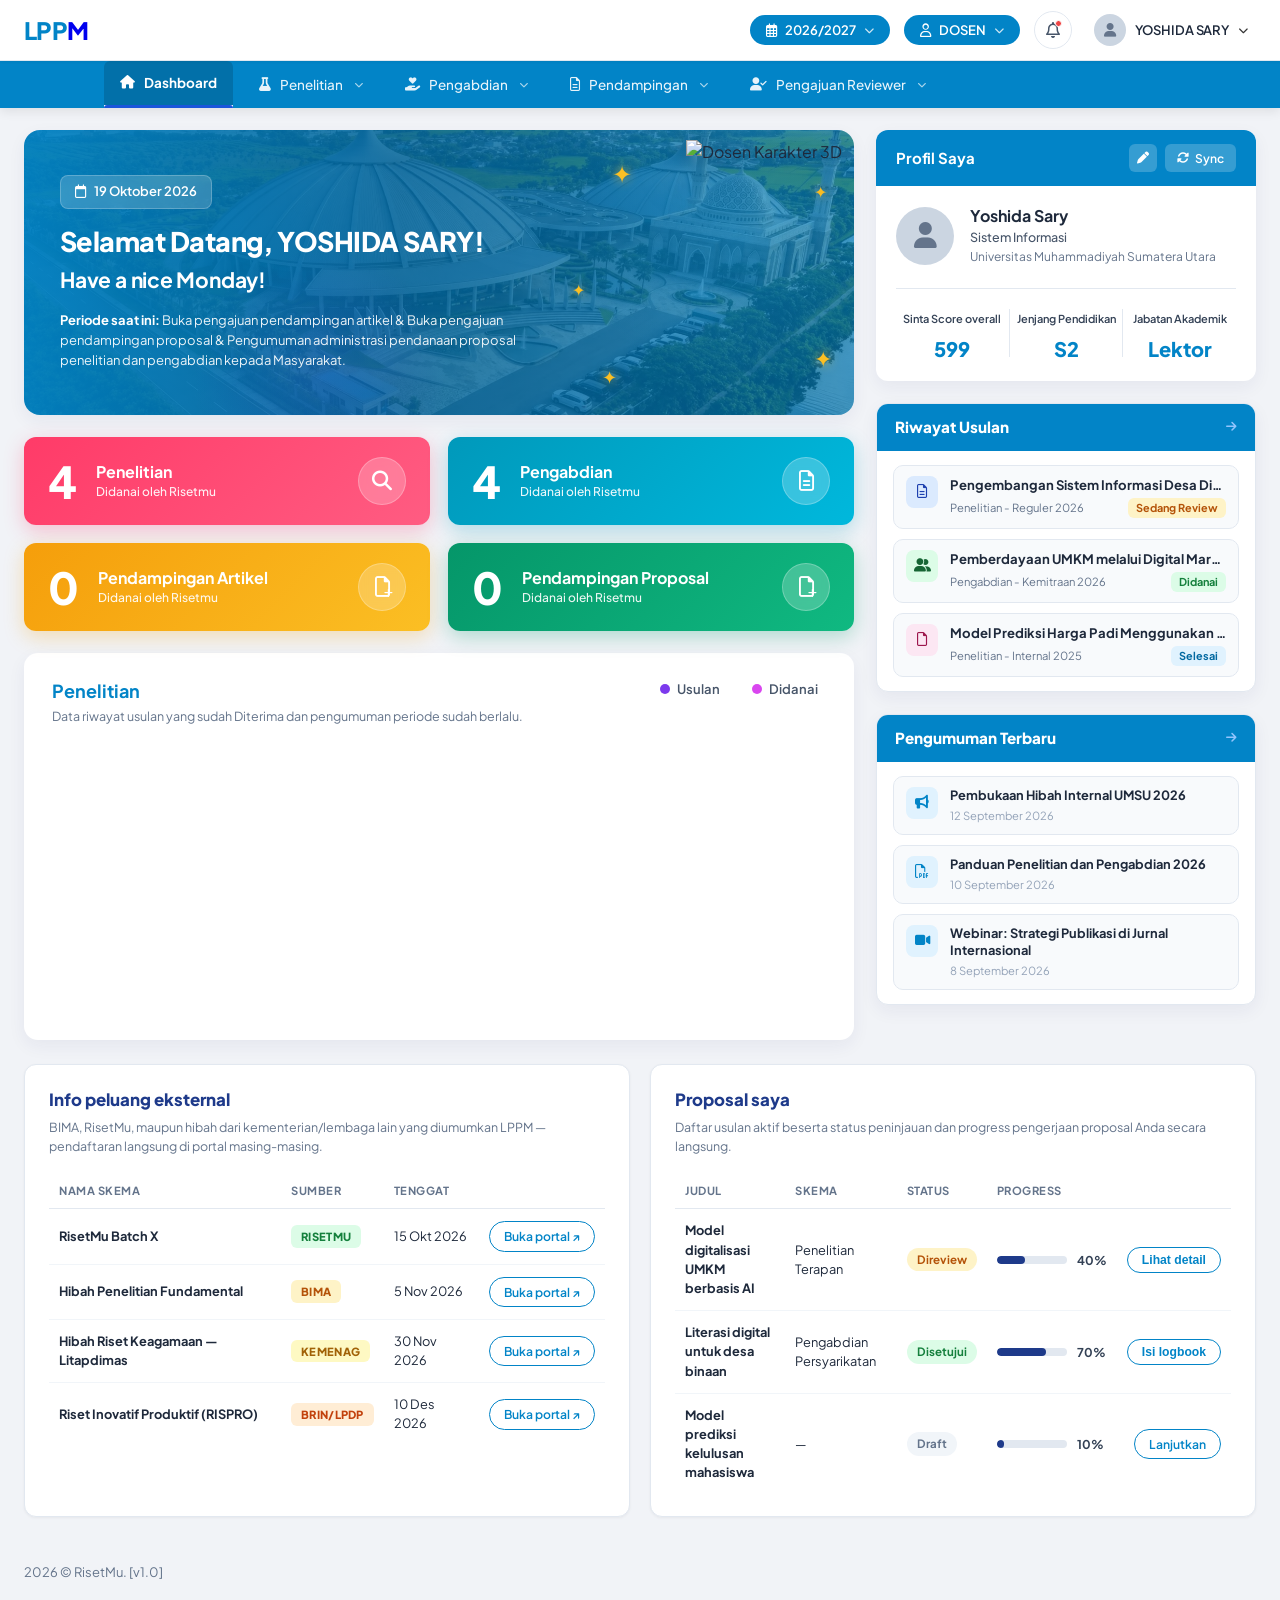
==== commit 3b51be54: "fix(css): pasang styling top-navbar lengkap di css/penelitian.css dan style.css agar usulan-baru rap" ====
--- a/index.html
+++ b/index.html
@@ -22,7 +22,7 @@
   <script src="https://cdn.jsdelivr.net/npm/chart.js@4.4.1/dist/chart.umd.min.js"></script>
 
   <!-- Custom Styles -->
-  <link rel="stylesheet" href="css/style.css?v=7">
+  <link rel="stylesheet" href="css/style.css?v=11">
 </head>
 
 <body>
--- a/css/style.css
+++ b/css/style.css
@@ -1891,4 +1891,256 @@
   background: #0284c7;
   color: #ffffff;
   box-shadow: 0 2px 6px rgba(2, 132, 199, 0.25);
-}+}
+
+/* =========================================
+   TOP NAVBAR (LPPM UMSU BRANDING)
+========================================= */
+.top-navbar {
+  background: #ffffff;
+  border-bottom: 1px solid var(--border-color, #e2e8f0);
+  padding: 0 2.5rem;
+  display: flex;
+  align-items: center;
+  justify-content: space-between;
+  position: sticky;
+  top: 0;
+  z-index: 100;
+  height: 68px;
+}
+
+.nav-left-section {
+  display: flex;
+  align-items: center;
+  gap: 2.2rem;
+}
+
+.brand-lppm-link {
+  display: flex;
+  align-items: center;
+  gap: 10px;
+  text-decoration: none;
+  cursor: pointer;
+}
+
+.brand-badge-u {
+  width: 38px;
+  height: 38px;
+  background: #1a56db;
+  border-radius: 8px;
+  display: flex;
+  align-items: center;
+  justify-content: center;
+  color: #ffffff;
+  font-family: var(--font-heading, 'Plus Jakarta Sans', sans-serif);
+  font-size: 1.45rem;
+  font-weight: 900;
+  box-shadow: 0 2px 6px rgba(26, 86, 219, 0.35);
+}
+
+.brand-text-block {
+  display: flex;
+  flex-direction: column;
+}
+
+.brand-title {
+  font-size: 1.15rem;
+  font-weight: 800;
+  color: #1e3a8a;
+  letter-spacing: -0.3px;
+  line-height: 1.1;
+  font-family: var(--font-heading, 'Plus Jakarta Sans', sans-serif);
+}
+
+.brand-tagline {
+  font-size: 0.65rem;
+  color: #64748b;
+  font-weight: 600;
+  letter-spacing: 0.2px;
+}
+
+.main-nav-links {
+  display: flex;
+  align-items: center;
+  gap: 1.5rem;
+  height: 68px;
+}
+
+.nav-item {
+  color: #475569;
+  text-decoration: none;
+  font-size: 0.85rem;
+  font-weight: 600;
+  height: 100%;
+  display: flex;
+  align-items: center;
+  position: relative;
+  transition: color 0.15s;
+  cursor: pointer;
+}
+
+.nav-item:hover {
+  color: var(--primary-blue, #1a56db);
+}
+
+.nav-item.active {
+  color: var(--primary-blue, #1a56db);
+  font-weight: 700;
+}
+
+.nav-item.active::after {
+  content: '';
+  position: absolute;
+  bottom: 0;
+  left: 0;
+  right: 0;
+  height: 3px;
+  background: var(--primary-blue, #1a56db);
+  border-radius: 3px 3px 0 0;
+}
+
+.nav-right-controls {
+  display: flex;
+  align-items: center;
+  gap: 12px;
+}
+
+.control-pill-btn {
+  background: #1e293b;
+  color: #ffffff;
+  border: none;
+  padding: 6px 14px;
+  border-radius: 20px;
+  font-size: 0.8rem;
+  font-weight: 700;
+  display: inline-flex;
+  align-items: center;
+  gap: 7px;
+  cursor: pointer;
+  transition: background 0.15s;
+  font-family: inherit;
+}
+
+.control-pill-btn:hover {
+  background: #334155;
+}
+
+.control-pill-btn svg {
+  width: 13px !important;
+  height: 13px !important;
+  fill: currentColor;
+}
+
+.dropdown-relative {
+  position: relative;
+}
+
+.dropdown-menu-list {
+  position: absolute;
+  top: calc(100% + 8px);
+  right: 0;
+  background: #ffffff;
+  border: 1px solid var(--border-color, #cbd5e1);
+  border-radius: 8px;
+  box-shadow: var(--shadow-lg, 0 10px 25px rgba(0,0,0,0.1));
+  min-width: 170px;
+  display: none;
+  flex-direction: column;
+  z-index: 250;
+  overflow: hidden;
+}
+
+.dropdown-menu-list.show {
+  display: flex;
+}
+
+.dropdown-menu-list button, .dropdown-menu-list a {
+  padding: 9px 14px;
+  font-size: 0.8rem;
+  text-decoration: none;
+  color: var(--text-main, #1e293b);
+  background: none;
+  border: none;
+  text-align: left;
+  cursor: pointer;
+  display: flex;
+  align-items: center;
+  gap: 8px;
+  font-family: inherit;
+  font-weight: 600;
+}
+
+.dropdown-menu-list button:hover, .dropdown-menu-list a:hover {
+  background: #f1f5f9;
+  color: var(--primary-blue, #1a56db);
+}
+
+.icon-bell-btn {
+  background: transparent;
+  border: none;
+  width: 36px;
+  height: 36px;
+  border-radius: 50%;
+  display: flex;
+  align-items: center;
+  justify-content: center;
+  cursor: pointer;
+  color: #64748b;
+  transition: all 0.15s;
+}
+
+.icon-bell-btn:hover {
+  background: #f1f5f9;
+  color: #1e293b;
+}
+
+.icon-bell-btn svg {
+  width: 20px !important;
+  height: 20px !important;
+}
+
+.user-profile-widget {
+  display: flex;
+  align-items: center;
+  gap: 10px;
+  padding: 4px 8px;
+  border-radius: 8px;
+  cursor: pointer;
+  transition: background 0.15s;
+}
+
+.user-profile-widget:hover {
+  background: #f1f5f9;
+}
+
+.avatar-circle-sm {
+  width: 36px;
+  height: 36px;
+  border-radius: 50%;
+  background: #cbd5e1;
+  display: flex;
+  align-items: center;
+  justify-content: center;
+  color: #475569;
+  font-size: 0.85rem;
+  font-weight: 700;
+}
+
+.user-meta-info {
+  display: flex;
+  flex-direction: column;
+  line-height: 1.15;
+}
+
+.user-meta-name {
+  font-size: 0.82rem;
+  font-weight: 800;
+  color: #1e293b;
+  letter-spacing: 0.2px;
+}
+
+.user-meta-role {
+  font-size: 0.7rem;
+  color: #64748b;
+  font-weight: 500;
+}
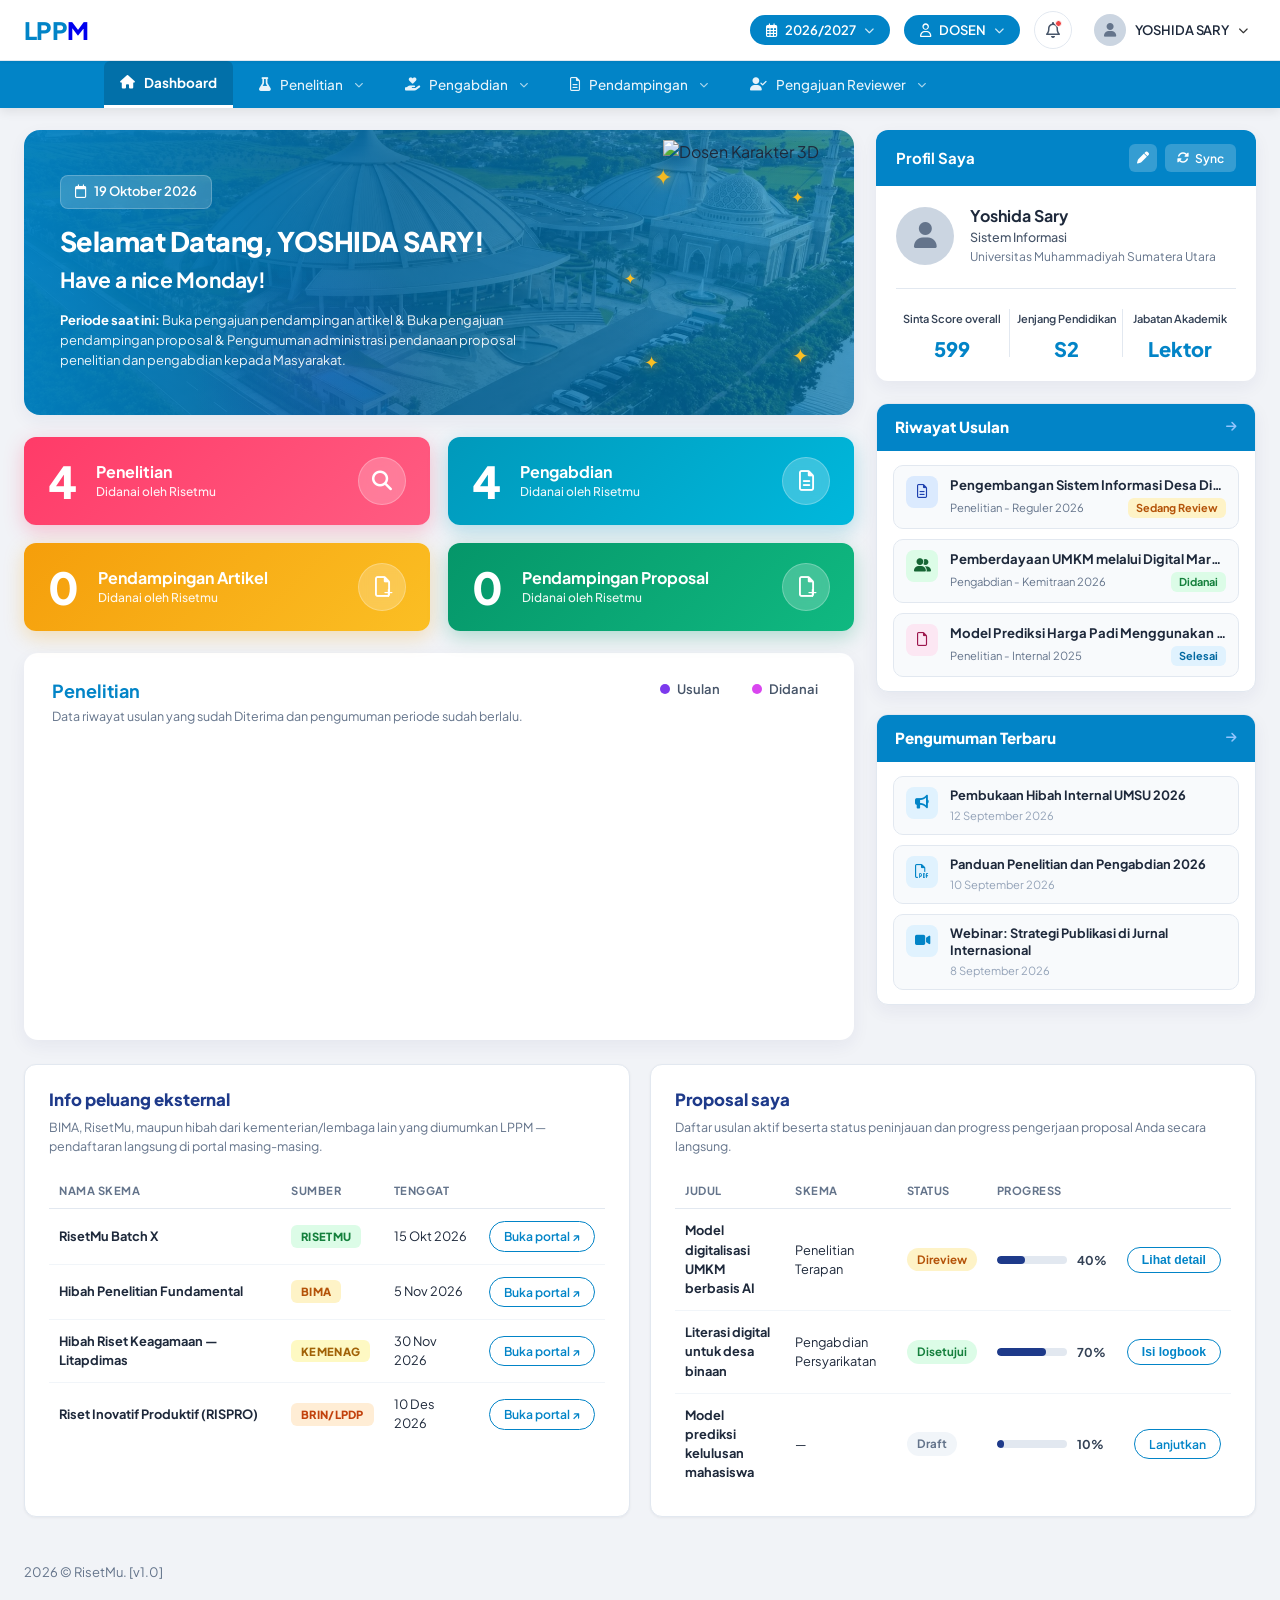
==== commit 1b242f54: "feat: redesign penelitian table and add custom stylesheets" ====
--- a/index.html
+++ b/index.html
@@ -4,7 +4,7 @@
 <head>
   <meta charset="UTF-8">
   <meta name="viewport" content="width=device-width, initial-scale=1.0">
-  <title>Dashboard - RisetMu | Sistem Informasi Penelitian & Pengabdian</title>
+  <title>LPPM | Sistem Informasi Penelitian & Pengabdian</title>
   <meta name="description"
     content="Dashboard Sistem Informasi Penelitian dan Pengabdian RisetMu Universitas Muhammadiyah">
 
@@ -22,7 +22,7 @@
   <script src="https://cdn.jsdelivr.net/npm/chart.js@4.4.1/dist/chart.umd.min.js"></script>
 
   <!-- Custom Styles -->
-  <link rel="stylesheet" href="css/style.css?v=11">
+  <link rel="stylesheet" href="css/style.css?v=14">
 </head>
 
 <body>
@@ -147,7 +147,7 @@
           </a>
         </li>
         <li class="nav-item has-dropdown">
-          <a href="penelitian.html" class="nav-link">
+          <a href="#" class="nav-link">
             <i class="fa-solid fa-flask"></i>
             <span>Penelitian</span>
             <i class="fa-solid fa-chevron-down sub-arrow"></i>
@@ -813,7 +813,7 @@
 
   <!-- App Scripts -->
   <script src="js/app.js"></script>
-  <script src="js/penelitian.js"></script>
+  <script src="js/penelitian.js?v=13"></script>
 </body>
 
 </html>
--- a/css/style.css
+++ b/css/style.css
@@ -627,7 +627,7 @@
 /* Hero Avatar Area & Sparkles */
 .hero-avatar-area {
   position: absolute;
-  right: 12px;
+  right: 35px;
   bottom: 0;
   width: 250px;
   height: 275px;
@@ -675,37 +675,37 @@
 }
 
 .star-1 {
-  top: 15px;
-  left: 20px;
-  font-size: 24px;
+  top: 20px;
+  left: 85px;
+  font-size: 22px;
   animation-delay: 0s;
 }
 
 .star-2 {
-  top: 40px;
+  top: 45px;
   right: 15px;
   font-size: 16px;
   animation-delay: 0.8s;
 }
 
 .star-3 {
-  bottom: 25px;
-  left: 10px;
+  bottom: 40px;
+  left: 75px;
   font-size: 18px;
   animation-delay: 1.5s;
 }
 
 .star-4 {
-  bottom: 40px;
+  bottom: 45px;
   right: 10px;
-  font-size: 22px;
+  font-size: 20px;
   animation-delay: 2.2s;
 }
 
 .star-5 {
-  top: 50%;
-  left: -20px;
-  font-size: 16px;
+  top: 46%;
+  left: 55px;
+  font-size: 15px;
   animation-delay: 1.1s;
 }
 
@@ -1995,7 +1995,7 @@
   left: 0;
   right: 0;
   height: 3px;
-  background: var(--primary-blue, #1a56db);
+  background: #ffffff;
   border-radius: 3px 3px 0 0;
 }
 
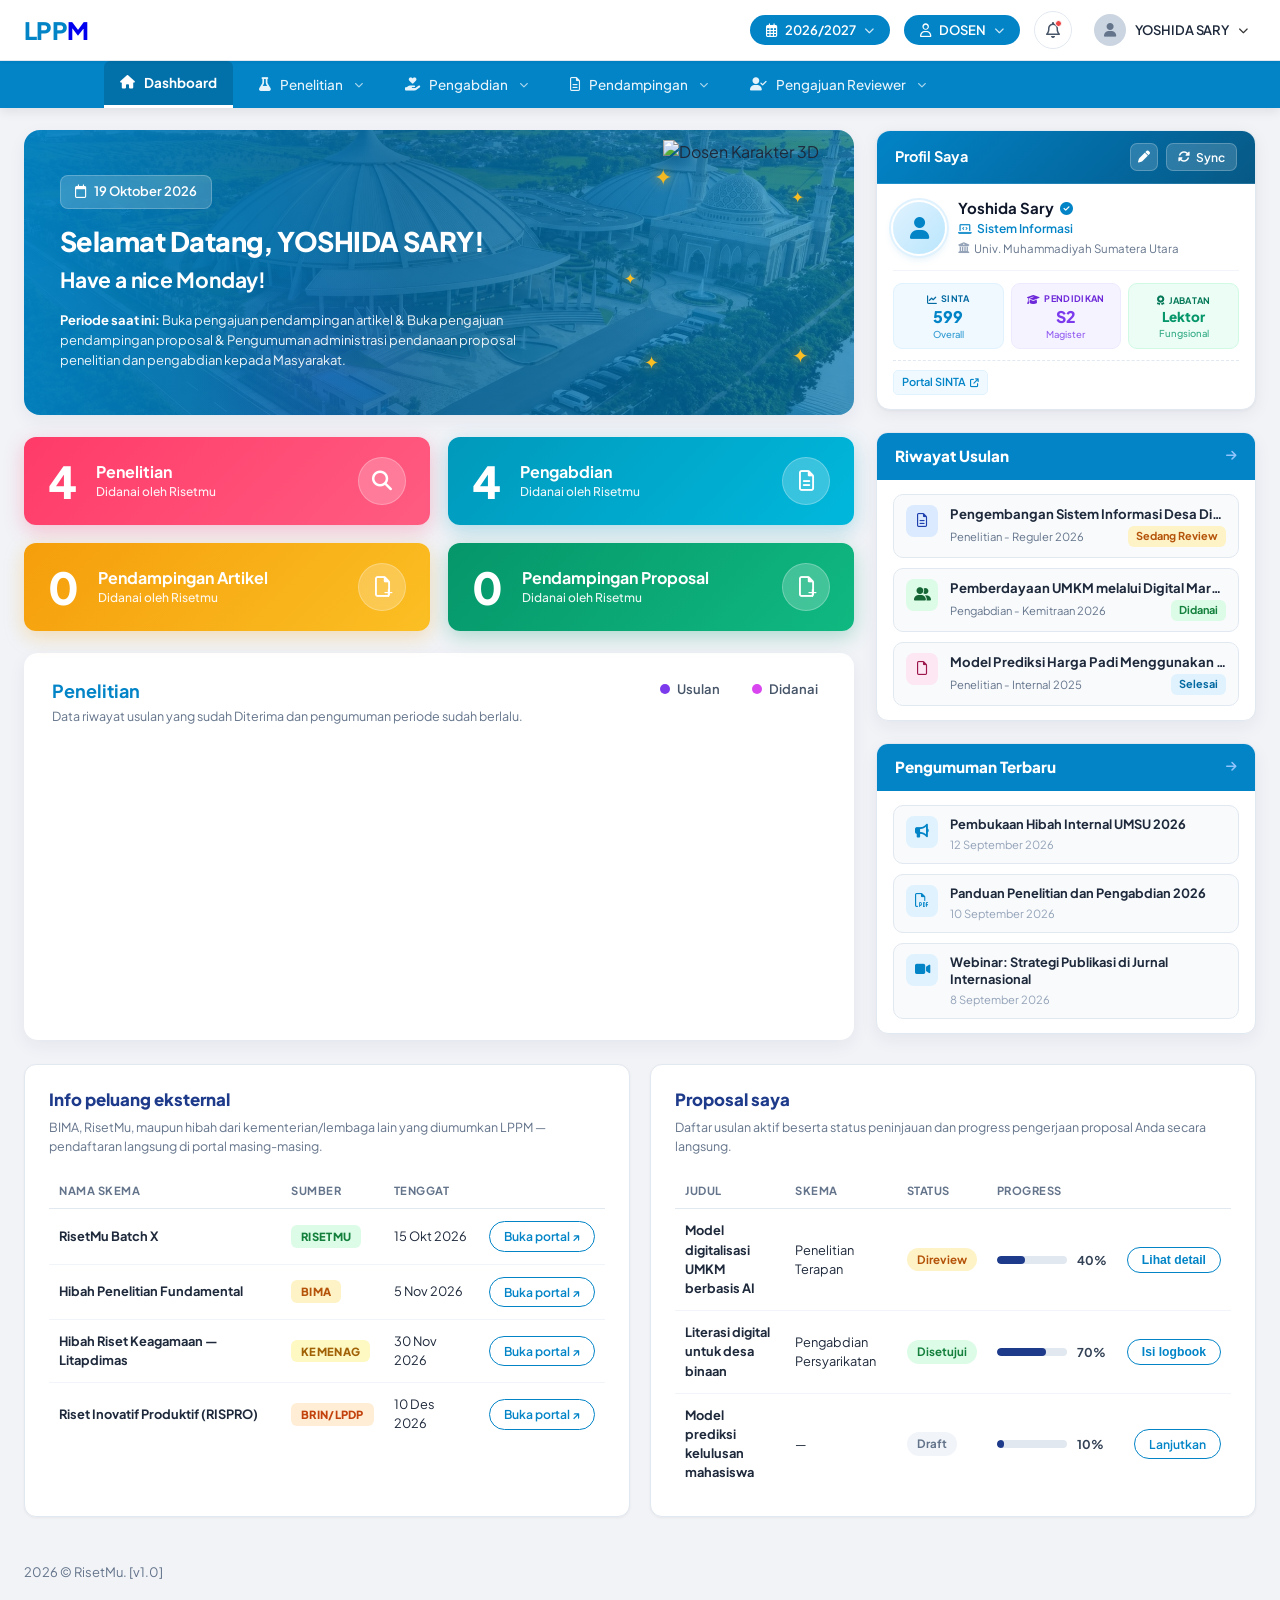
==== commit 8a22a1af: "feat: add research and proposal management modules with styling and logic" ====
--- a/index.html
+++ b/index.html
@@ -37,102 +37,99 @@
         </div>
       </a>
 
-          <!-- Right Action Items -->
-          <div class="header-actions">
-            <!-- Academic Year Dropdown -->
-            <div class="dropdown-wrapper">
-              <button class="pill-btn nav-dropdown-btn" id="yearDropdownBtn" aria-expanded="false"
-                title="Pilih Periode">
-                <i class="fa-regular fa-calendar-days"></i>
-                <span id="selectedYear">2026/2027</span>
-                <i class="fa-solid fa-chevron-down arrow-icon"></i>
-              </button>
-              <div class="dropdown-menu" id="yearDropdownMenu">
-                <div class="dropdown-item active" data-year="2026/2027"><i class="fa-solid fa-check"></i> 2026/2027
-                  (Aktif)
-                </div>
-                <div class="dropdown-item" data-year="2025/2026">2025/2026</div>
-                <div class="dropdown-item" data-year="2024/2025">2024/2025</div>
-                <div class="dropdown-item" data-year="2023/2024">2023/2024</div>
-              </div>
-            </div>
-
-            <!-- Role Dropdown -->
-            <div class="dropdown-wrapper">
-              <button class="pill-btn nav-dropdown-btn" id="roleDropdownBtn" aria-expanded="false" title="Ganti Peran">
-                <i class="fa-regular fa-user"></i>
-                <span id="selectedRole">DOSEN</span>
-                <i class="fa-solid fa-chevron-down arrow-icon"></i>
-              </button>
-              <div class="dropdown-menu" id="roleDropdownMenu">
-                <div class="dropdown-item active" data-role="DOSEN"><i class="fa-solid fa-check"></i> DOSEN</div>
-                <div class="dropdown-item" data-role="REVIEWER">REVIEWER</div>
-                <div class="dropdown-item" data-role="PENGUSUL">PENGUSUL</div>
-                <div class="dropdown-item" data-role="ADMIN LPPM">ADMIN LPPM</div>
-              </div>
-            </div>
-
-            <!-- Notification Bell -->
-            <div class="dropdown-wrapper">
-              <button class="icon-btn notif-btn" id="notifBtn" title="Notifikasi">
-                <i class="fa-regular fa-bell"></i>
-                <span class="notif-badge-dot"></span>
-              </button>
-              <div class="dropdown-menu notif-menu" id="notifMenu">
-                <div class="notif-header">
-                  <span>Pemberitahuan</span>
-                  <span class="notif-tag">2 Baru</span>
-                </div>
-                <div class="notif-list">
-                  <div class="notif-item unread">
-                    <div class="notif-icon bg-blue"><i class="fa-solid fa-bullhorn"></i></div>
-                    <div class="notif-text">
-                      <strong>Pengumuman Pendanaan 2026</strong>
-                      <p>Administrasi pendanaan proposal penelitian dan PKM telah resmi diumumkan.</p>
-                      <small>Hari ini, 08:30 WIB</small>
-                    </div>
-                  </div>
-                  <div class="notif-item unread">
-                    <div class="notif-icon bg-green"><i class="fa-solid fa-circle-check"></i></div>
-                    <div class="notif-text">
-                      <strong>Proposal Diterima</strong>
-                      <p>Pengabdian Kemitraan Masyarakat Ranting Aisyiyah telah disetujui.</p>
-                      <small>Kemarin, 14:15 WIB</small>
-                    </div>
-                  </div>
-                </div>
-              </div>
-            </div>
-
-            <!-- User Profile Pill -->
-            <div class="dropdown-wrapper">
-              <button class="user-profile-btn" id="userProfileBtn" aria-expanded="false">
-                <div class="user-avatar-circle">
-                  <i class="fa-solid fa-user"></i>
-                </div>
-                <span class="user-name">YOSHIDA SARY</span>
-                <i class="fa-solid fa-chevron-down arrow-icon"></i>
-              </button>
-              <div class="dropdown-menu user-menu" id="userMenu">
-                <div class="user-menu-header">
-                  <strong>Yoshida Sary, M.Kom.</strong>
-                  <small>NIDN: 0123456789</small>
-                </div>
-                <div class="dropdown-divider"></div>
-                <a href="#profil" class="dropdown-item" onclick="openProfileModal()"><i
-                    class="fa-regular fa-id-card"></i>
-                  Profil Lengkap</a>
-                <a href="#" class="dropdown-item" onclick="showToast('Fitur Pengaturan Akun')"><i
-                    class="fa-solid fa-sliders"></i> Pengaturan Akun</a>
-                <a href="#" class="dropdown-item" onclick="showToast('Fitur Ganti Sandi')"><i
-                    class="fa-solid fa-key"></i>
-                  Ganti Password</a>
-                <div class="dropdown-divider"></div>
-                <a href="#" class="dropdown-item text-danger" onclick="showToast('Sesi tetap aktif')"><i
-                    class="fa-solid fa-arrow-right-from-bracket"></i> Keluar</a>
-              </div>
-            </div>
-          </div>
+      <!-- Right Action Items -->
+      <div class="header-actions">
+        <!-- Academic Year Dropdown -->
+        <div class="dropdown-wrapper">
+          <button class="pill-btn nav-dropdown-btn" id="yearDropdownBtn" aria-expanded="false" title="Pilih Periode">
+            <i class="fa-regular fa-calendar-days"></i>
+            <span id="selectedYear">2026/2027</span>
+            <i class="fa-solid fa-chevron-down arrow-icon"></i>
+          </button>
+          <div class="dropdown-menu" id="yearDropdownMenu">
+            <div class="dropdown-item active" data-year="2026/2027"><i class="fa-solid fa-check"></i> 2026/2027
+              (Aktif)
+            </div>
+            <div class="dropdown-item" data-year="2025/2026">2025/2026</div>
+            <div class="dropdown-item" data-year="2024/2025">2024/2025</div>
+            <div class="dropdown-item" data-year="2023/2024">2023/2024</div>
+          </div>
+        </div>
+
+        <!-- Role Dropdown -->
+        <div class="dropdown-wrapper">
+          <button class="pill-btn nav-dropdown-btn" id="roleDropdownBtn" aria-expanded="false" title="Ganti Peran">
+            <i class="fa-regular fa-user"></i>
+            <span id="selectedRole">DOSEN</span>
+            <i class="fa-solid fa-chevron-down arrow-icon"></i>
+          </button>
+          <div class="dropdown-menu" id="roleDropdownMenu">
+            <div class="dropdown-item active" data-role="DOSEN"><i class="fa-solid fa-check"></i> DOSEN</div>
+            <div class="dropdown-item" data-role="REVIEWER">REVIEWER</div>
+            <div class="dropdown-item" data-role="PENGUSUL">PENGUSUL</div>
+            <div class="dropdown-item" data-role="ADMIN LPPM">ADMIN LPPM</div>
+          </div>
+        </div>
+
+        <!-- Notification Bell -->
+        <div class="dropdown-wrapper">
+          <button class="icon-btn notif-btn" id="notifBtn" title="Notifikasi">
+            <i class="fa-regular fa-bell"></i>
+            <span class="notif-badge-dot"></span>
+          </button>
+          <div class="dropdown-menu notif-menu" id="notifMenu">
+            <div class="notif-header">
+              <span>Pemberitahuan</span>
+              <span class="notif-tag">2 Baru</span>
+            </div>
+            <div class="notif-list">
+              <div class="notif-item unread">
+                <div class="notif-icon bg-blue"><i class="fa-solid fa-bullhorn"></i></div>
+                <div class="notif-text">
+                  <strong>Pengumuman Pendanaan 2026</strong>
+                  <p>Administrasi pendanaan proposal penelitian dan PKM telah resmi diumumkan.</p>
+                  <small>Hari ini, 08:30 WIB</small>
+                </div>
+              </div>
+              <div class="notif-item unread">
+                <div class="notif-icon bg-green"><i class="fa-solid fa-circle-check"></i></div>
+                <div class="notif-text">
+                  <strong>Proposal Diterima</strong>
+                  <p>Pengabdian Kemitraan Masyarakat Ranting Aisyiyah telah disetujui.</p>
+                  <small>Kemarin, 14:15 WIB</small>
+                </div>
+              </div>
+            </div>
+          </div>
+        </div>
+
+        <!-- User Profile Pill -->
+        <div class="dropdown-wrapper">
+          <button class="user-profile-btn" id="userProfileBtn" aria-expanded="false">
+            <div class="user-avatar-circle">
+              <i class="fa-solid fa-user"></i>
+            </div>
+            <span class="user-name">YOSHIDA SARY</span>
+            <i class="fa-solid fa-chevron-down arrow-icon"></i>
+          </button>
+          <div class="dropdown-menu user-menu" id="userMenu">
+            <div class="user-menu-header">
+              <strong>Yoshida Sary, M.Kom.</strong>
+              <small>NIDN: 0123456789</small>
+            </div>
+            <div class="dropdown-divider"></div>
+            <a href="#profil" class="dropdown-item" onclick="openProfileModal()"><i class="fa-regular fa-id-card"></i>
+              Profil Lengkap</a>
+            <a href="#" class="dropdown-item" onclick="showToast('Fitur Pengaturan Akun')"><i
+                class="fa-solid fa-sliders"></i> Pengaturan Akun</a>
+            <a href="#" class="dropdown-item" onclick="showToast('Fitur Ganti Sandi')"><i class="fa-solid fa-key"></i>
+              Ganti Password</a>
+            <div class="dropdown-divider"></div>
+            <a href="#" class="dropdown-item text-danger" onclick="showToast('Sesi tetap aktif')"><i
+                class="fa-solid fa-arrow-right-from-bracket"></i> Keluar</a>
+          </div>
+        </div>
+      </div>
     </div>
   </header>
 
@@ -154,7 +151,6 @@
           </a>
           <ul class="sub-dropdown">
             <li><a href="penelitian.html">Usulan Baru</a></li>
-            <li><a href="penelitian.html">Riwayat Usulan Penelitian</a></li>
             <li><a href="#" onclick="showToast('Menu Laporan Kemajuan')">Laporan Kemajuan</a></li>
             <li><a href="#" onclick="showToast('Menu Laporan Akhir')">Laporan Akhir</a></li>
           </ul>
@@ -354,14 +350,16 @@
 
         <!-- PROFIL SAYA CARD -->
         <div class="profile-card">
-          <div class="panel-header">
-            <h3 class="panel-title">Profil Saya</h3>
+          <div class="panel-header profile-header">
+            <div class="panel-title-wrapper">
+              <h3 class="panel-title">Profil Saya</h3>
+            </div>
             <div class="panel-actions">
               <button class="panel-btn-icon" id="editProfileBtn" onclick="openProfileModal()" title="Edit Profil">
                 <i class="fa-solid fa-pen"></i>
               </button>
               <button class="panel-btn-pill" id="syncBtn" onclick="syncData()"
-                title="Sinkronkan dengan Sinta / PDDikti">
+                title="Sinkronkan dengan SINTA & PDDikti">
                 <i class="fa-solid fa-rotate sync-icon"></i>
                 <span>Sync</span>
               </button>
@@ -375,28 +373,57 @@
                 <i class="fa-solid fa-user"></i>
               </div>
               <div class="profile-text">
-                <h4 class="lecturer-name">Yoshida Sary</h4>
-                <p class="lecturer-dept">Sistem Informasi</p>
-                <p class="lecturer-univ">Universitas Muhammadiyah Sumatera Utara</p>
-              </div>
-            </div>
-
-            <!-- 3 Stat Metrics Columns -->
-            <div class="profile-metrics-row">
-              <div class="metric-col">
-                <span class="metric-label">Sinta Score overall</span>
+                <div class="lecturer-name-row">
+                  <h4 class="lecturer-name" id="cardLecturerName">Yoshida Sary</h4>
+                  <span class="verified-badge" title="Akun Terverifikasi SINTA & PDDikti">
+                    <i class="fa-solid fa-circle-check"></i>
+                  </span>
+                </div>
+                <div class="lecturer-dept" id="cardLecturerDept">
+                  <i class="fa-solid fa-laptop-code"></i> Sistem Informasi
+                </div>
+                <p class="lecturer-univ" id="cardLecturerUniv" title="Universitas Muhammadiyah Sumatera Utara">
+                  <i class="fa-solid fa-building-columns"></i> Univ. Muhammadiyah Sumatera Utara
+                </p>
+              </div>
+            </div>
+
+            <!-- 3 Stat Metrics Mini-Cards -->
+            <div class="profile-metrics-grid">
+              <div class="metric-card metric-sinta" title="SINTA Score Overall">
+                <div class="metric-card-top">
+                  <i class="fa-solid fa-chart-line metric-icon"></i>
+                  <span class="metric-label">Sinta</span>
+                </div>
                 <span class="metric-value" id="sintaScore">599</span>
-              </div>
-              <div class="metric-divider"></div>
-              <div class="metric-col">
-                <span class="metric-label">Jenjang Pendidikan</span>
-                <span class="metric-value">S2</span>
-              </div>
-              <div class="metric-divider"></div>
-              <div class="metric-col">
-                <span class="metric-label">Jabatan Akademik</span>
-                <span class="metric-value">Lektor</span>
-              </div>
+                <span class="metric-sub">Overall</span>
+              </div>
+
+              <div class="metric-card metric-edu" title="Jenjang Pendidikan Tertinggi">
+                <div class="metric-card-top">
+                  <i class="fa-solid fa-graduation-cap metric-icon"></i>
+                  <span class="metric-label">Pendidikan</span>
+                </div>
+                <span class="metric-value" id="lecturerDegree">S2</span>
+                <span class="metric-sub">Magister</span>
+              </div>
+
+              <div class="metric-card metric-rank" title="Jabatan Fungsional Akademik">
+                <div class="metric-card-top">
+                  <i class="fa-solid fa-award metric-icon"></i>
+                  <span class="metric-label">Jabatan</span>
+                </div>
+                <span class="metric-value" id="lecturerRank">Lektor</span>
+                <span class="metric-sub">Fungsional</span>
+              </div>
+            </div>
+
+            <!-- Compact Footer / Quick Links -->
+            <div class="profile-card-footer">
+              <a href="https://sinta.kemdikbud.go.id" target="_blank" rel="noopener noreferrer" class="profile-ext-link" title="Buka Profil di Portal SINTA">
+                <span>Portal SINTA</span>
+                <i class="fa-solid fa-arrow-up-right-from-square"></i>
+              </a>
             </div>
           </div>
         </div>
@@ -417,7 +444,8 @@
                 <i class="fa-regular fa-file-lines"></i>
               </div>
               <div class="history-item-body">
-                <h5 class="history-item-title" title="Pengembangan Sistem Informasi Desa Digital">Pengembangan Sistem Informasi Desa Digital</h5>
+                <h5 class="history-item-title" title="Pengembangan Sistem Informasi Desa Digital">Pengembangan Sistem
+                  Informasi Desa Digital</h5>
                 <div class="history-item-meta">
                   <span class="history-item-scheme">Penelitian - Reguler 2026</span>
                   <span class="badge-status-pill review">Sedang Review</span>
@@ -431,7 +459,8 @@
                 <i class="fa-solid fa-user-group"></i>
               </div>
               <div class="history-item-body">
-                <h5 class="history-item-title" title="Pemberdayaan UMKM melalui Digital Marketing">Pemberdayaan UMKM melalui Digital Marketing</h5>
+                <h5 class="history-item-title" title="Pemberdayaan UMKM melalui Digital Marketing">Pemberdayaan UMKM
+                  melalui Digital Marketing</h5>
                 <div class="history-item-meta">
                   <span class="history-item-scheme">Pengabdian - Kemitraan 2026</span>
                   <span class="badge-status-pill funded">Didanai</span>
@@ -445,7 +474,8 @@
                 <i class="fa-regular fa-file"></i>
               </div>
               <div class="history-item-body">
-                <h5 class="history-item-title" title="Model Prediksi Harga Padi Menggunakan ML">Model Prediksi Harga Padi Menggunakan ML</h5>
+                <h5 class="history-item-title" title="Model Prediksi Harga Padi Menggunakan ML">Model Prediksi Harga
+                  Padi Menggunakan ML</h5>
                 <div class="history-item-meta">
                   <span class="history-item-scheme">Penelitian - Internal 2025</span>
                   <span class="badge-status-pill done">Selesai</span>
@@ -459,7 +489,8 @@
         <div class="sidebar-panel-card">
           <div class="panel-navy-header">
             <h3>Pengumuman Terbaru</h3>
-            <a href="javascript:void(0)" class="panel-header-link" onclick="showToast('Membuka seluruh arsip pengumuman')">
+            <a href="javascript:void(0)" class="panel-header-link"
+              onclick="showToast('Membuka seluruh arsip pengumuman')">
               <i class="fa-solid fa-arrow-right"></i>
             </a>
           </div>
@@ -484,7 +515,8 @@
             </div>
 
             <!-- News 3 -->
-            <div class="announcement-item" onclick="showToast('Link Pendaftaran Webinar Strategi Publikasi Internasional')">
+            <div class="announcement-item"
+              onclick="showToast('Link Pendaftaran Webinar Strategi Publikasi Internasional')">
               <div class="announcement-icon"><i class="fa-solid fa-video"></i></div>
               <div>
                 <h5 class="announcement-title">Webinar: Strategi Publikasi di Jurnal Internasional</h5>
@@ -713,14 +745,14 @@
           <div class="form-row">
             <div class="form-group">
               <label>Jenjang Pendidikan</label>
-              <select class="form-input">
+              <select class="form-input" id="editDegree">
                 <option value="S2" selected>S2 (Magister)</option>
                 <option value="S3">S3 (Doktor)</option>
               </select>
             </div>
             <div class="form-group">
               <label>Jabatan Akademik (Fungsional)</label>
-              <select class="form-input">
+              <select class="form-input" id="editRank">
                 <option value="Lektor" selected>Lektor</option>
                 <option value="Lektor Kepala">Lektor Kepala</option>
                 <option value="Guru Besar">Guru Besar (Profesor)</option>
--- a/css/style.css
+++ b/css/style.css
@@ -924,8 +924,7 @@
   gap: 22px;
 }
 
-/* Generic Panel Header & Box */
-.profile-card,
+/* Generic History Card */
 .history-card {
   background-color: var(--bg-white);
   border-radius: 12px;
@@ -933,6 +932,23 @@
   box-shadow: var(--shadow-card);
 }
 
+/* ==========================================================================
+   PROFIL SAYA CARD - Modern Minimalist & Compact
+   ========================================================================== */
+.profile-card {
+  background-color: var(--bg-white);
+  border-radius: 14px;
+  overflow: hidden;
+  box-shadow: 0 4px 18px rgba(15, 23, 42, 0.06), 0 1px 3px rgba(15, 23, 42, 0.04);
+  border: 1px solid #e2e8f0;
+  transition: box-shadow var(--transition-normal);
+}
+
+.profile-card:hover {
+  box-shadow: 0 8px 24px rgba(2, 132, 199, 0.09), 0 2px 6px rgba(15, 23, 42, 0.04);
+}
+
+/* Header with subtle elegant gradient */
 .panel-header {
   background-color: var(--primary-navy);
   color: #ffffff;
@@ -942,10 +958,33 @@
   justify-content: space-between;
 }
 
+.panel-header.profile-header {
+  background: linear-gradient(135deg, #0284c7 0%, #0369a1 60%, #075985 100%);
+  color: #ffffff;
+  padding: 12px 18px;
+  display: flex;
+  align-items: center;
+  justify-content: space-between;
+  border-bottom: 1px solid rgba(255, 255, 255, 0.12);
+}
+
+.panel-title-wrapper {
+  display: flex;
+  align-items: center;
+  gap: 8px;
+}
+
+.panel-header-icon {
+  font-size: 15px;
+  color: #bae6fd;
+}
+
 .panel-title {
-  font-size: 15px;
+  font-size: 14.5px;
   font-weight: 700;
   letter-spacing: -0.01em;
+  color: #ffffff;
+  margin: 0;
 }
 
 .panel-actions {
@@ -957,28 +996,31 @@
 .panel-btn-icon {
   width: 28px;
   height: 28px;
-  border-radius: 6px;
-  background: rgba(255, 255, 255, 0.2);
-  border: none;
+  border-radius: 7px;
+  background: rgba(255, 255, 255, 0.16);
+  border: 1px solid rgba(255, 255, 255, 0.22);
+  backdrop-filter: blur(4px);
   color: #ffffff;
   display: flex;
   align-items: center;
   justify-content: center;
   font-size: 12px;
   cursor: pointer;
-  transition: background var(--transition-fast);
+  transition: all var(--transition-fast);
 }
 
 .panel-btn-icon:hover {
-  background: rgba(255, 255, 255, 0.35);
+  background: rgba(255, 255, 255, 0.28);
+  transform: translateY(-1px);
 }
 
 .panel-btn-pill {
   height: 28px;
-  padding: 0 12px;
-  border-radius: 6px;
-  background: rgba(255, 255, 255, 0.2);
-  border: none;
+  padding: 0 11px;
+  border-radius: 7px;
+  background: rgba(255, 255, 255, 0.16);
+  border: 1px solid rgba(255, 255, 255, 0.22);
+  backdrop-filter: blur(4px);
   color: #ffffff;
   font-family: var(--font-main);
   font-size: 12px;
@@ -987,22 +1029,22 @@
   align-items: center;
   gap: 6px;
   cursor: pointer;
-  transition: background var(--transition-fast);
+  transition: all var(--transition-fast);
 }
 
 .panel-btn-pill:hover {
-  background: rgba(255, 255, 255, 0.35);
+  background: rgba(255, 255, 255, 0.28);
+  transform: translateY(-1px);
 }
 
 .sync-icon.rotating {
-  animation: spin 1s linear infinite;
+  animation: spin 0.8s linear infinite;
 }
 
 @keyframes spin {
   from {
     transform: rotate(0deg);
   }
-
   to {
     transform: rotate(360deg);
   }
@@ -1010,89 +1052,291 @@
 
 /* Profile Body */
 .panel-body.profile-body {
-  padding: 20px;
-}
-
+  padding: 15px 16px 14px;
+}
+
+/* User Info Top Row */
 .profile-meta {
   display: flex;
   align-items: center;
-  gap: 16px;
-  margin-bottom: 22px;
+  gap: 13px;
+  margin-bottom: 13px;
+}
+
+.profile-avatar-wrapper {
+  position: relative;
+  flex-shrink: 0;
 }
 
 .profile-avatar-large {
-  width: 58px;
-  height: 58px;
+  width: 52px;
+  height: 52px;
   border-radius: 50%;
-  background-color: #cbd5e1;
+  background: linear-gradient(135deg, #e0f2fe 0%, #bae6fd 100%);
+  color: #0284c7;
+  display: flex;
+  align-items: center;
+  justify-content: center;
+  font-size: 22px;
+  box-shadow: 0 0 0 2px #ffffff, 0 0 0 4px #e0f2fe, 0 4px 10px rgba(2, 132, 199, 0.16);
+  transition: transform var(--transition-normal);
+}
+
+.profile-avatar-wrapper:hover .profile-avatar-large {
+  transform: scale(1.04);
+}
+
+.avatar-status-badge {
+  position: absolute;
+  bottom: -1px;
+  right: -1px;
+  width: 17px;
+  height: 17px;
+  border-radius: 50%;
+  background-color: #10b981;
+  color: #ffffff;
+  display: flex;
+  align-items: center;
+  justify-content: center;
+  font-size: 8.5px;
+  border: 2px solid #ffffff;
+  box-shadow: 0 1px 3px rgba(0, 0, 0, 0.15);
+}
+
+.profile-text {
+  flex: 1;
+  min-width: 0;
+}
+
+.lecturer-name-row {
+  display: flex;
+  align-items: center;
+  gap: 6px;
+  margin-bottom: 2px;
+}
+
+.lecturer-name {
+  font-size: 15px;
+  font-weight: 700;
+  color: #0f172a;
+  line-height: 1.25;
+  white-space: nowrap;
+  overflow: hidden;
+  text-overflow: ellipsis;
+}
+
+.verified-badge {
+  color: #0284c7;
+  font-size: 13px;
+  display: inline-flex;
+  align-items: center;
+  flex-shrink: 0;
+}
+
+.lecturer-dept {
+  font-size: 12px;
+  font-weight: 600;
+  color: #0284c7;
+  display: flex;
+  align-items: center;
+  gap: 5px;
+  margin-bottom: 2px;
+  white-space: nowrap;
+  overflow: hidden;
+  text-overflow: ellipsis;
+}
+
+.lecturer-dept i {
+  font-size: 11px;
+  opacity: 0.85;
+}
+
+.lecturer-univ {
+  font-size: 11.5px;
   color: #64748b;
   display: flex;
   align-items: center;
+  gap: 5px;
+  margin: 0;
+  white-space: nowrap;
+  overflow: hidden;
+  text-overflow: ellipsis;
+}
+
+.lecturer-univ i {
+  font-size: 11px;
+  color: #94a3b8;
+}
+
+/* 3 Stat Metrics Mini-Cards */
+.profile-metrics-grid {
+  display: grid;
+  grid-template-columns: repeat(3, 1fr);
+  gap: 7px;
+  padding-top: 12px;
+  border-top: 1px solid #f1f5f9;
+}
+
+.metric-card {
+  padding: 8px 4px 7px;
+  border-radius: 9px;
+  text-align: center;
+  display: flex;
+  flex-direction: column;
+  align-items: center;
   justify-content: center;
-  font-size: 26px;
-  flex-shrink: 0;
-}
-
-.lecturer-name {
+  position: relative;
+  transition: all 0.2s cubic-bezier(0.4, 0, 0.2, 1);
+  border: 1px solid transparent;
+  cursor: default;
+}
+
+.metric-card:hover {
+  transform: translateY(-2px);
+  box-shadow: 0 4px 10px rgba(15, 23, 42, 0.05);
+}
+
+.metric-card-top {
+  display: flex;
+  align-items: center;
+  gap: 4px;
+  margin-bottom: 2px;
+}
+
+.metric-card-top .metric-icon {
+  font-size: 10px;
+}
+
+.metric-card-top .metric-label {
+  font-size: 9px;
+  font-weight: 700;
+  letter-spacing: 0.3px;
+  text-transform: uppercase;
+}
+
+.metric-card .metric-value {
   font-size: 16px;
-  font-weight: 700;
-  color: var(--text-main);
-  line-height: 1.25;
-}
-
-.lecturer-dept {
-  font-size: 12.5px;
-  color: #475569;
+  font-weight: 800;
+  line-height: 1.15;
+  margin-bottom: 1px;
+  transition: color var(--transition-fast);
+}
+
+.metric-card .metric-sub {
+  font-size: 9.5px;
   font-weight: 500;
-  margin-top: 2px;
-}
-
-.lecturer-univ {
-  font-size: 12px;
+  opacity: 0.8;
+}
+
+/* Color variations for the 3 mini-cards */
+.metric-card.metric-sinta {
+  background: #f0f9ff;
+  border-color: #e0f2fe;
+}
+.metric-card.metric-sinta .metric-icon,
+.metric-card.metric-sinta .metric-label {
+  color: #0369a1;
+}
+.metric-card.metric-sinta .metric-value {
+  color: #0284c7;
+}
+.metric-card.metric-sinta .metric-sub {
+  color: #0284c7;
+}
+.metric-card.metric-sinta:hover {
+  border-color: #bae6fd;
+  background: #e0f2fe;
+}
+
+.metric-card.metric-edu {
+  background: #f5f3ff;
+  border-color: #ede9fe;
+}
+.metric-card.metric-edu .metric-icon,
+.metric-card.metric-edu .metric-label {
+  color: #6d28d9;
+}
+.metric-card.metric-edu .metric-value {
+  color: #7c3aed;
+}
+.metric-card.metric-edu .metric-sub {
+  color: #7c3aed;
+}
+.metric-card.metric-edu:hover {
+  border-color: #ddd6fe;
+  background: #ede9fe;
+}
+
+.metric-card.metric-rank {
+  background: #ecfdf5;
+  border-color: #d1fae5;
+}
+.metric-card.metric-rank .metric-icon,
+.metric-card.metric-rank .metric-label {
+  color: #047857;
+}
+.metric-card.metric-rank .metric-value {
+  color: #059669;
+  font-size: 13.5px;
+}
+.metric-card.metric-rank .metric-sub {
+  color: #059669;
+}
+.metric-card.metric-rank:hover {
+  border-color: #a7f3d0;
+  background: #d1fae5;
+}
+
+/* Compact Footer / SINTA ID & Quick Link */
+.profile-card-footer {
+  margin-top: 11px;
+  padding-top: 9px;
+  border-top: 1px dashed #e2e8f0;
+  display: flex;
+  align-items: center;
+  justify-content: space-between;
+  font-size: 11px;
+}
+
+.profile-sinta-tag {
   color: #64748b;
-  margin-top: 1px;
-}
-
-/* 3 Metrics Row */
-.profile-metrics-row {
-  display: flex;
-  align-items: stretch;
-  justify-content: space-between;
-  border-top: 1px solid var(--border-light);
-  padding-top: 16px;
-}
-
-.metric-col {
-  flex: 1;
-  display: flex;
-  flex-direction: column;
-  align-items: center;
-  text-align: center;
-  padding: 0 4px;
-}
-
-.metric-label {
+  display: inline-flex;
+  align-items: center;
+  gap: 5px;
+}
+
+.profile-sinta-tag i {
+  color: #0284c7;
   font-size: 11px;
+}
+
+.profile-sinta-tag strong {
+  color: #1e293b;
   font-weight: 600;
-  color: #334155;
-  margin-bottom: 4px;
-  min-height: 28px;
-  display: flex;
-  align-items: center;
-  justify-content: center;
-}
-
-.metric-value {
-  font-size: 20px;
-  font-weight: 800;
-  color: var(--accent-blue);
-  line-height: 1.2;
-}
-
-.metric-divider {
-  width: 1px;
-  background-color: var(--border-light);
-  margin: 4px 0;
+}
+
+.profile-ext-link {
+  color: #0284c7;
+  text-decoration: none;
+  font-weight: 600;
+  display: inline-flex;
+  align-items: center;
+  gap: 4px;
+  padding: 3px 8px;
+  border-radius: 5px;
+  background-color: #f0f9ff;
+  border: 1px solid #e0f2fe;
+  transition: all var(--transition-fast);
+}
+
+.profile-ext-link:hover {
+  background-color: #0284c7;
+  color: #ffffff;
+  border-color: #0284c7;
+}
+
+.profile-ext-link i {
+  font-size: 9px;
 }
 
 /* Riwayat Usulan Body */
